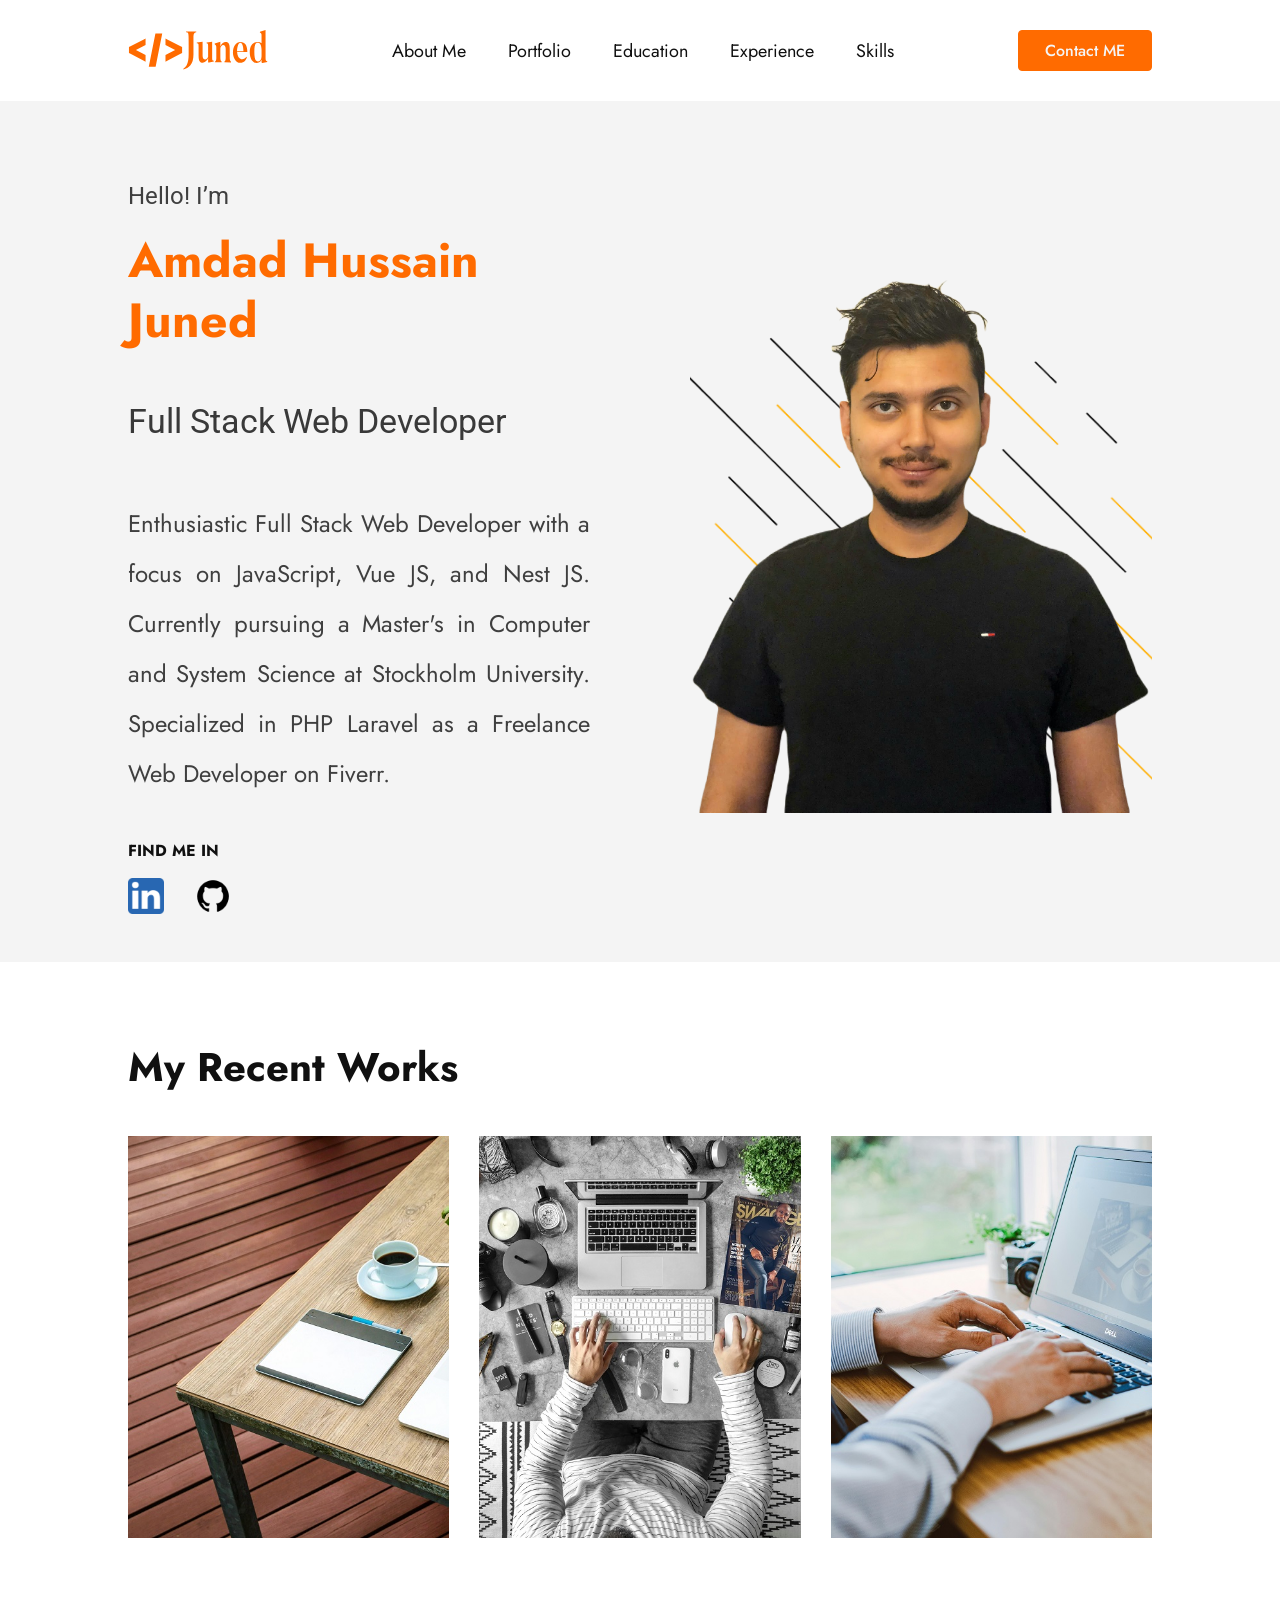
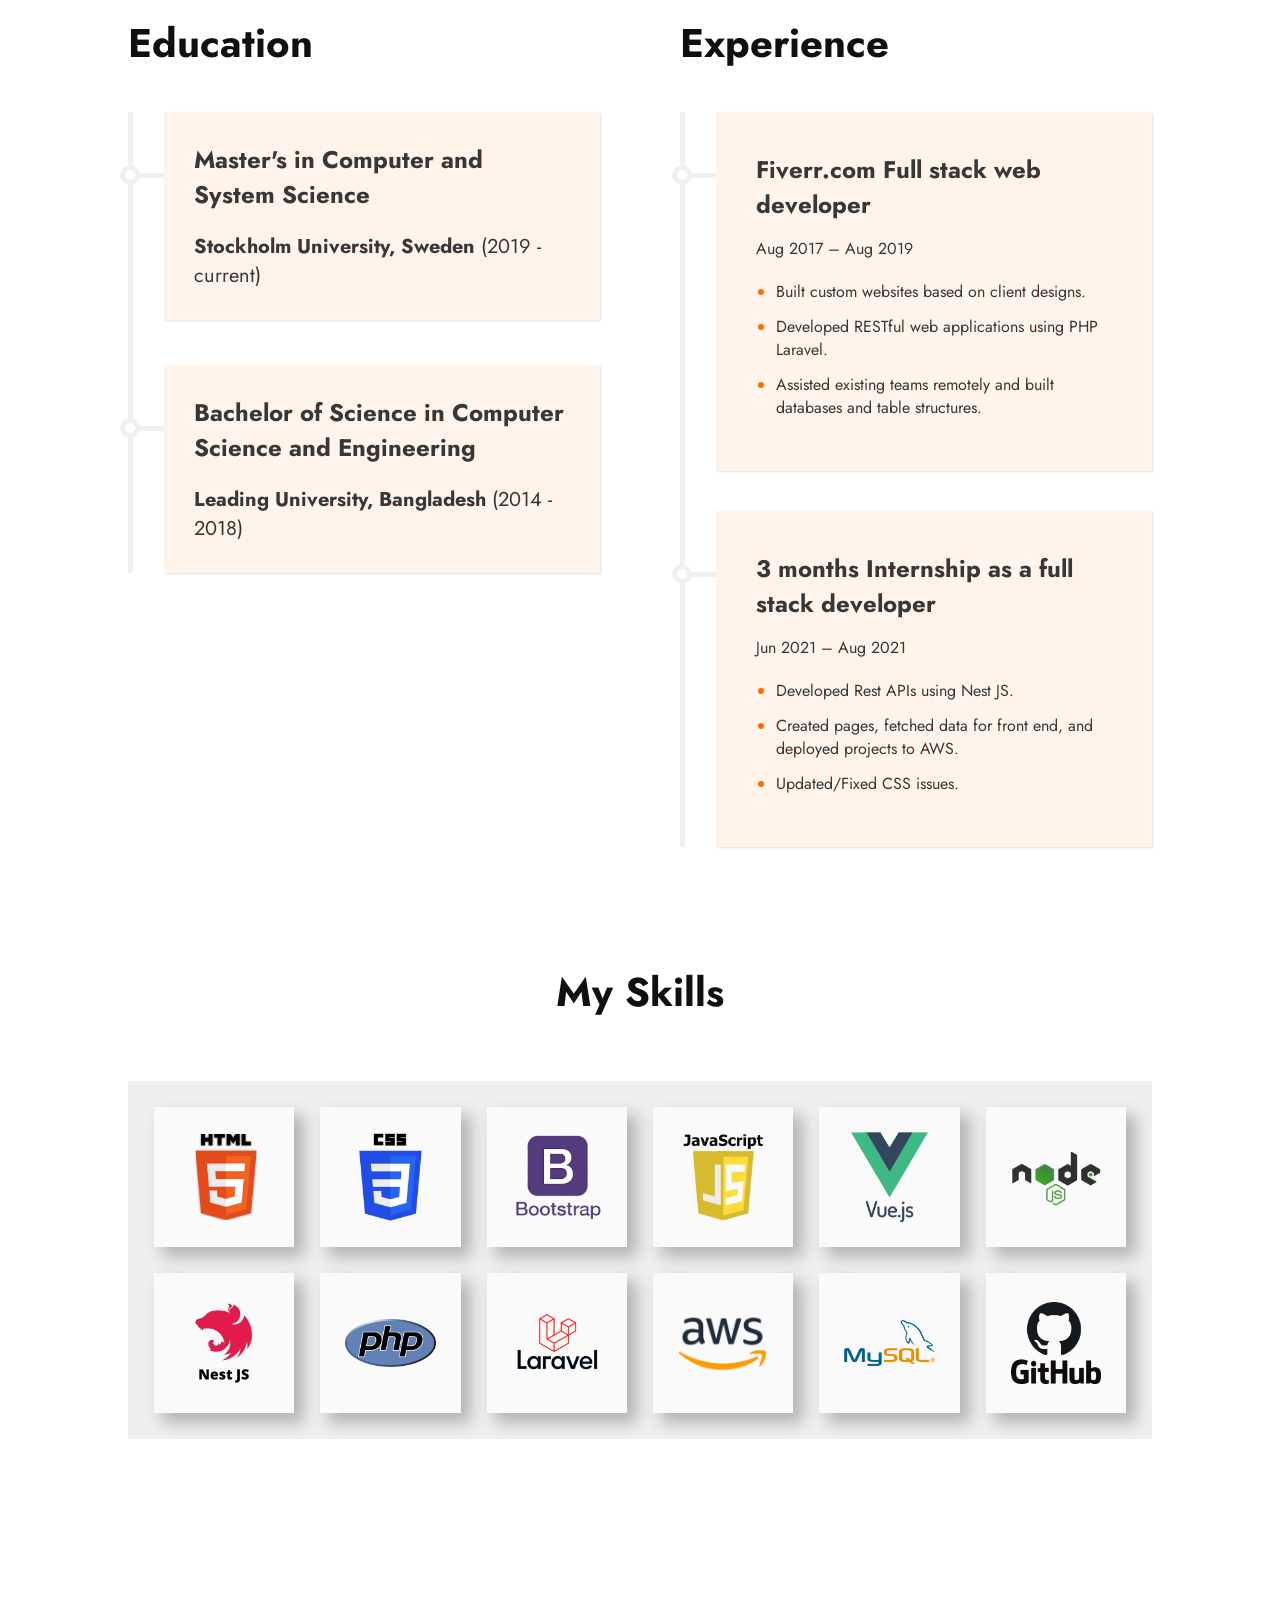
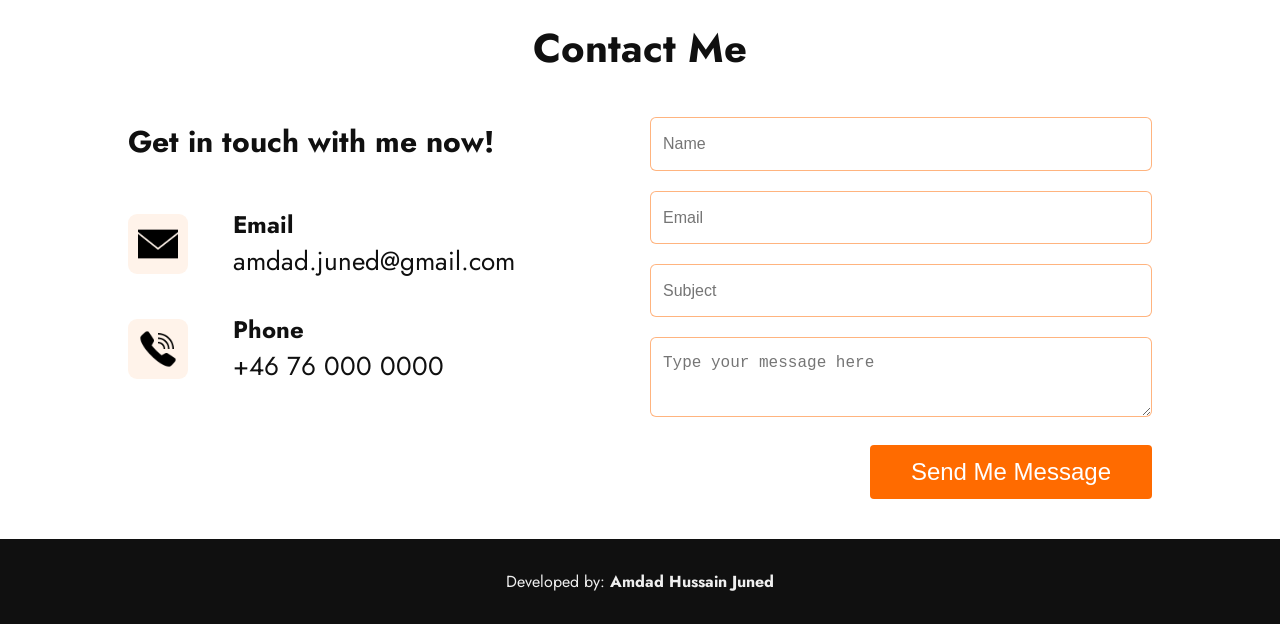
==== index.html @ aaf72e67 "Responsive munubar added" ====
<!DOCTYPE html>
<html lang="en">

<head>
    <meta charset="UTF-8">
    <meta name="viewport" content="width=device-width, initial-scale=1.0">
    <meta name="author" content="Amdad Hussain Juned">
    <meta name="description" content="Full Stack Web Developer, Portfolio">
    <title>Amdad Hussain Juned</title>
    <link rel="stylesheet" href="assets/style.css">
    <link rel="preconnect" href="https://fonts.googleapis.com">
    <link rel="preconnect" href="https://fonts.gstatic.com" crossorigin>
    <link href="https://fonts.googleapis.com/css2?family=Roboto:ital,wght@0,400;0,700;1,400;1,700&display=swap"
        rel="stylesheet">

    <!-- Google Font -->
    <link rel="preconnect" href="https://fonts.googleapis.com">
    <link rel="preconnect" href="https://fonts.gstatic.com" crossorigin>
    <link href="https://fonts.googleapis.com/css2?family=Jost:ital,wght@0,100..900;1,100..900&display=swap"
        rel="stylesheet">
</head>

<body>
    <header>
        <nav class="main-nav container">
            <a class="logo" href="/">
                <img src="images/Juned-logo/vector/edited.svg" alt="Juned">
            </a>
            <menu class="main-menu" id="toggle-able-menu">
                <li><a href="#about">About Me</a></li>
                <li><a href="#portfolio">Portfolio</a></li>
                <li><a href="#education">Education</a></li>
                <li><a href="#experience">Experience</a></li>
                <li><a href="#skills">Skills</a></li>
                <li class="hide-when-large"><a href="#contact-me"> Contact ME </a></li>
                <li class="hide-when-large"><button type="button" id="menu-close-btn"> X </button></li>
            </menu>
            <a type="button" class="nav-btn hide-when-small" href="#contact-me"> Contact ME </a>
            <a type="button" class="nav-btn hide-when-large" href="#" id="navigate-btn"> Navigate </a>
        </nav>

        <div class="hero" id="about"> <!-- Hero Section starts -->
            <div class="container hero-flex">
                <div class="hero-left">
                    <p>Hello! I’m</p>
                    <h1>Amdad Hussain Juned</h1>
                    <h2>Full Stack Web Developer</h2>
                    <p>Enthusiastic Full Stack Web Developer with a focus on JavaScript, Vue JS, and Nest JS.
                        Currently pursuing a Master's in Computer and System Science at Stockholm University.
                        Specialized in PHP Laravel as a Freelance Web Developer on Fiverr.</p>
                    <h3>Find me in</h2>
                        <ul>
                            <li><a href="https://linkedin.com/in/hussain-juned" target="_blank">
                                    <img src="images/linkedin_icon.png" alt="linkedin">
                                </a></li>
                            <li><a href="https://github.com/HussainJuned" target="_blank"><img
                                        src="images/github_icon.png" alt="github"></a></li>
                        </ul>
                </div>
                <div class="hero-right">
                    <img src="images/juned.png" alt="Amdad Hussain Juned">
                </div>
            </div>
        </div><!-- End of Hero Section -->
    </header>

    <main class="grid-container container">

        <section class="portfolio" id="portfolio">
            <h2>My Recent Works</h2>
            <div class="gallery">
                <article class="gallery-item">
                    <figure>
                        <img src="images/pexels-portfolio1.jpg" alt="portfolio image">
                    </figure>
                    <div class="overlay">
                        <div class="overlay-parent">
                            <h2>Project Title 1</h2>
                            <p>This is my dream project. Technologies used in this project are Html, Css, JavaScript
                            </p>
                            <a href="#" target="_blank">View project</a>
                        </div>
                    </div>
                </article>
                <article class="gallery-item">
                    <figure>
                        <img src="images/pexels-portfolio2.jpg" alt="portfolio image">
                    </figure>
                    <div class="overlay">
                        <div class="overlay-parent">
                            <h2>Project Title 2</h2>
                            <p>This is my dream project. Technologies used in this project are Html, Css, JavaScript
                            </p>
                            <a href="#" target="_blank">View project</a>
                        </div>
                    </div>
                </article>
                <article class="gallery-item">
                    <figure>
                        <img src="images/pexels-portfolio4.jpg" alt="portfolio image">
                    </figure>
                    <div class="overlay">
                        <div class="overlay-parent">
                            <h2>Project Title 3</h2>
                            <p>This is my dream project. Technologies used in this project are Html, Css, JavaScript
                            </p>
                            <a href="#" target="_blank">View project</a>
                        </div>
                    </div>
                </article>
            </div>
        </section>

        <div class="edu-exp">
            <section class="education" id="education">
                <h2>Education</h2>
                <ul>
                    <li>
                        <div class="styling-list">
                            <h3>Master's in Computer and System Science</h3>
                            <p><strong>Stockholm University, Sweden</strong>
                                (<time datetime="2019">2019</time> - current)</p>
                        </div>
                    </li>
                    <li>
                        <div class="styling-list">
                            <h3>Bachelor of Science in Computer Science and Engineering</h3>
                            <p><strong>Leading University, Bangladesh</strong>
                                (<time datetime="2014">2014</time> - <time datetime="2018">2018</time>)</p>
                        </div>
                    </li>
                </ul>
            </section>
            <section class="experience" id="experience">
                <h2>Experience</h2>
                <div class="exp-list">
                    <article class="card">
                        <div class="styling-list">
                            <h3>Fiverr.com Full stack web developer</h3>
                            <p><time datetime="2017-08">Aug 2017</time> – <time datetime="2019-08">Aug 2019</time></p>
                            <ul>
                                <li>Built custom websites based on client designs.</li>
                                <li>Developed RESTful web applications using PHP Laravel.</li>
                                <li>Assisted existing teams remotely and built databases and table structures.</li>
                            </ul>
                        </div>
                    </article>
                    <article class="card">
                        <div class="styling-list">
                            <h3>3 months Internship as a full stack developer</h3>
                            <p><time datetime="2021-06">Jun 2021</time> – <time datetime="2021-08">Aug 2021</time></p>
                            <ul class="responsibilty-list">
                                <li>Developed Rest APIs using Nest JS.</li>
                                <li>Created pages, fetched data for front end, and deployed projects to AWS.</li>
                                <li>Updated/Fixed CSS issues.</li>
                            </ul>
                        </div>
                    </article>
                </div>
            </section>
        </div>

        <section class="skills" id="skills">
            <h2>My skills</h2>
            <ul>
                <li><img src="images/html-logo.png" alt="html logo"></li>
                <li><img src="images/css-logo.png" alt="css logo"></li>
                <li><img src="images/bootstrap-logo.png" alt="bootstrap-logo"></li>
                <li><img src="images/JavaScript-logo.png" alt="JavaScript logo"></li>
                <!-- <li>, jQuery, Vue JS, Node JS, Nest JS</li> -->
                <li><img src="images/vue-js-logo.png" alt="vue-js-logo"></li>
                <li><img src="images/nodejs-logo.png" alt="nodejs-logo"></li>
                <li><img src="images/nest-js-logo.png" alt="nestjs_logo"></li>
                <li><img src="images/php-logo.png" alt="php logo"></li>
                <li><img src="images/laravel-logo.png" alt="Laravel logo"></li>
                <li><img src="images/aws-logo.png" alt="aws-logo"></li>
                <li><img src="images/mysql_logo.png" alt="mysql_logo"></li>
                <li><img src="images/github-logo.png" alt="github logo"></li>
            </ul>
        </section>

        <!-- Cotact-me Section -->
        <section class="contact-me" id="contact-me">
            <h2>Contact Me</h2>
            <div class="contact-me-box">
                <address class="contact-me-box-address">
                    <h4>Get in touch with me now!</h4>
                    <div class="contact-with-icons d-flex justify-content-space-arround align-items-center">
                        <div class="icon-bg-orange">
                            <img src="images/icon-email-100.png" alt="email-icon">
                        </div>
                        <div>
                            <h3>Email</h3>
                            <p>amdad.juned@gmail.com</p>
                        </div>
                    </div>
                    <div class="contact-with-icons">
                        <div class="icon-bg-orange">
                            <img src="images/icon-phone-100.png" alt="email-icon">
                        </div>
                        <div>
                            <h3>Phone</h3>
                            <p>+46 76 000 0000</p>
                        </div>
                    </div>
                </address>
                <form action="mailto:amdad.juned@gmail.com" method="post" enctype="text/plain"
                    class="contact-me-box-form">
                    <div class="form-group">
                        <!-- <label for="name">Name</label> -->
                        <input type="text" id="name" name="name" placeholder="Name" required>
                    </div>
                    <div class="form-group">
                        <!-- <label for="email">Email</label> -->
                        <input type="email" id="email" placeholder="Email" name="email" required>
                    </div>
                    <div class="form-group">
                        <!-- <label for="subject">Subject</label> -->
                        <input type="text" id="subject" placeholder="Subject" name="subject" required>
                    </div>
                    <div class="form-group">
                        <!-- <label for="message">Message</label> -->
                        <textarea id="message" placeholder="Type your message here" name="message" required></textarea>
                    </div>
                    <button type="submit" class="btn">Send Me Message</button>
                </form>
            </div>
        </section>
        <!-- End of: cotact-me section -->

    </main>
    <footer class="footer">
        <p>Developed by: <strong>Amdad Hussain Juned</strong></p>
    </footer>
    <script src="assets/script.js"></script>
</body>

</html>
---- assets/style.css ----
*,
*::before,
*::after {
    box-sizing: border-box;
}

:root {
    --primary-color: #101010;
    --secondary-color: #FF6B00;
    --primary-bg-color: #f5f5f5;
    --secondary-bg-color: #00008b;
    --ligt-bg-color: #FFF3EA;
    --list-tree-color: #f0f0f0;
    /* --list-tree-color-hover: #fe9240; */
    --list-tree-color-hover: #cf5900;
}

@media (prefers-reduced-motion: no-preference) {
    html {
        scroll-behavior: smooth;
    }
}

html {
    font-size: 16px;
    scroll-behavior: smooth;
}

html,
body {
    height: 100%;
    margin: 0;
    padding: 0;
}

img {
    display: block;
    max-width: 100%;
}

menu,
ol,
ul {
    padding-left: 0;
    list-style: none;
    margin: 0;
}

figure {
    margin-inline-start: 0;
    margin-inline-end: 0;
    margin-block-start: 0;
    margin-block-end: 0;
}

body {
    /* font-family: "Roboto", sans-serif; */
    font-weight: 400;
    font-style: normal;
    /* font-size: 2vw; */
    color: var(--primary-color);

    font-family: "Jost", sans-serif;
    font-optical-sizing: auto;
    font-style: normal;
}

h2 {
    font-size: 2rem;
    margin: 3.8rem 0 2rem;
}

.container {
    width: 80%;
    margin: auto;
}

/* .grid-container {
    display: grid;
    grid-template-areas:
        'portfolio portfolio'
        'info about'
        'education experience'
        'skills skills'
        'contact-me contact-me'
        'footer footer';
    gap: 50px 60px;
} */

.portfolio {
    grid-area: portfolio;
    /* height: 100vh; */
}

section#portfolio {}

.info {
    grid-area: info;
}

.education {
    grid-area: education;
    width: 100%;
    height: 100%;
}

.about {
    grid-area: about;
}

.experience {
    grid-area: experience;
    width: 100%;
}

.skills {
    grid-area: skills;
    /* background-color: #b5ebfd; */
    /* padding: 40px 0; */
    /* height: 100vh; */
    /* display: flex; */
    /* flex-direction: column; */
    /* justify-content: center; */
    /* align-items: center; */
}

.footer {
    grid-area: footer;
    text-align: center;
}

header {
    /* padding: 25px 0; */
    height: auto;
}

/* Styling top menubar starts */
.main-nav {
    /* background-color: #ffffff; */
    display: flex;
    justify-content: space-between;
    align-items: center;
    /* padding: 13px 0; */
    margin-top: 30px;
}

.main-nav menu {
    list-style-type: none;
    display: none;
}

.main-nav li {
    display: inline-block;
}

.logo img {
    width: 140px;
}

.main-nav a {
    text-decoration: none;
    display: block;
    color: var(--primary-color);
    padding: 7px 21px;
    transition: 300ms;
    font-size: 1.2rem;
    border-radius: 4px;
    font-size: 18px;
}

a.logo {
    padding: 0;
}

.main-nav a:hover {
    background-color: var(--secondary-color);
    color: #ffffff;
    transition: background-color 300ms;
}

.main-nav a.logo:hover {
    background: #fff3ea;
}

.main-nav .nav-btn {
    background-color: var(--secondary-color);
    color: var(--primary-bg-color);
    border: 1px solid var(--secondary-color);
    cursor: pointer;
    font-weight: bold;
    transition: all 300ms;
    padding: 0.4rem 1.3rem;
    border-radius: 4px;
    font-size: 0.8rem;
    font-weight: 500;
    text-transform: capitalize;
}

.main-nav .nav-btn:hover {
    background-color: #2c1200;
    color: #f7f7f7;
    border-color: #2c1200;
}

.main-nav .hide-when-small {
    display: none;
}

.main-menu.show-menu {
    display: flex;
    position: fixed;
    top: 0;
    text-align: right;
    flex-direction: column;
    right: 0;
    width: 37svh;
    background-color: #2867b2;
    z-index: 100;
    box-shadow: 0 0 10px 0px #0000001f;
    padding-block: 4rem;
    bottom: 0;
    color: white;
    justify-content: center;
}

.main-menu.show-menu a {
    width: 100%;
    margin-top: 2rem;
    padding-right: 4rem;
    color: white;
    font-size: 1.3rem;
}

.main-menu.show-menu li:first-child a {
    margin-top: 0;
}

button#menu-close-btn {
    position: absolute;
    top: 16px;
    left: 16px;
    z-index: 101;
    padding: 10px 15px;
    text-transform: uppercase;
    font-weight: bold;
    font-size: 1.3rem;
}

/* Styling top menubar ends */

/* Styling Hero Section - Starts */
.hero {
    /* background-color: var(--ligt-bg-color); */
    background-color: #f4f4f4;
    padding-top: 30px;
    height: auto;
    margin-top: 30px;
}

.hero-flex {
    display: flex;
    row-gap: 4rem;
    justify-content: center;
    align-items: center;
    flex-direction: column;
    /* padding-block: 1rem; */
}

.hero-left {
    flex: 8;
    /* height: 100%; */
    /* display: flex; */
    /* flex-direction: column; */
    /* justify-content: center; */
}

.hero-right {
    /* flex: 4; */
    /* align-self: end; */
    background-image: url(/images/homeNannerShape.png);
    background-repeat: no-repeat;
    background-size: cover;
    background-position: 34% 30px;
    animation: moveIn 3s infinite;
}

.hero-left h1 {
    font-size: 2.4rem;
    color: var(--secondary-color);
    margin: 0px 0 2rem;
    line-height: 3rem;
}

.hero-left p {
    font-size: 1.2rem;
    line-height: 2.5rem;
    margin: 0;
    padding-right: 0;
    text-align: justify;
    color: #3f3f3f;
}

.hero-right img {
    margin-left: auto;
}

.hero-left h2 {
    font-size: 1.7rem;
    font-weight: normal;
    padding: 0;
    margin: 0 0 2.4rem 0;
    font-family: "Roboto", sans-serif;
    color: #393939;
    line-height: 3rem;
}

.hero-left p:first-child {
    font-size: 24px;
    font-family: 'Roboto';
    margin-bottom: 10px;
}

.hero-left h3 {
    font-size: 16px;
    text-transform: uppercase;
    margin-top: 40px;
}

.hero-left ul {
    padding-top: 0;
}

.hero-left li {
    display: inline-block;
    margin-right: 25px;
}

.hero-left li a {
    text-decoration: none;
    background-color: var(--secondary-color);
    color: var(--primary-bg-color);
    font-size: 16px;
}

.hero-left li a img {
    width: 36px;
}

/* End of Hero Section */

/* Styling Portfolio Section Start */
.gallery {
    display: flex;
    justify-content: space-between;
    gap: 25px 25px;
    flex-wrap: wrap;
}

.gallery-item {
    flex: 0 0 100%;
    position: relative;
}

.overlay {
    position: absolute;
    top: 0;
    width: 100%;
    height: 100%;
    overflow: hidden;
    display: none;
}

.overlay-parent {
    height: 100%;
    width: 100%;
    background: #fff3eae3;
    display: flex;
    justify-content: center;
    align-items: center;
    text-align: center;
    flex-direction: column;
    padding: 0 15px;
    opacity: 0;
    transition: 500ms;
}

.overlay h2 {
    margin-top: 0px;
    font-size: 25px;
}

.overlay p {
    font-size: 18px;
}

.overlay a {
    text-decoration: none;
    color: white;
    background: #ff6b00;
    padding: 10px 15px;
    margin-top: 40px;
}

.gallery-item:hover .overlay {
    display: block;
}

.gallery-item:hover .overlay:hover .overlay-parent {
    opacity: 1;
}

/* Styling Portfolio Section End*/

/* Styling Education Starts Here */
.education h3 {
    font-size: 1.2rem;
    margin: 0;
}

.education ul {
    padding-left: 31px;
    border-left: 5px solid var(--list-tree-color);
    position: relative;
}

.education li {
    padding: 1.5rem;
    background-color: #fff3ea;
    margin-bottom: 45px;
    transition: 300ms;
    /* box-shadow: 1px 1px 2px 0px #0000001f; */
    color: #373737;
    box-shadow: 1px 1px 2px 0px #0000001f;
}

.education li:hover,
.card:hover {
    background-color: var(--list-tree-color-hover);
    /* box-shadow: 1px 1px 9px 0px #00000042; */
    color: white;
    box-shadow: 1px 1px 2px 0px #0000001f;
    transition: 300ms;
}

.education li:hover .styling-list::before,
.card:hover .styling-list::before {
    background-color: var(--list-tree-color-hover);
}



.education p {
    font-size: 1rem;
    margin: 1rem 0 0;
}

.education li {
    position: relative;
}

.styling-list::before {
    content: "";
    width: 31px;
    height: 5px;
    background: var(--list-tree-color);
    display: block;
    position: absolute;
    top: 61px;
    left: -31px;
}

.styling-list::after {
    position: absolute;
    content: "";
    width: 20px;
    height: 20px;
    border: 5px solid var(--list-tree-color);
    border-radius: 100%;
    top: 53px;
    left: -44px;
    background: #ffffff;
    transition: 100ms;
}

li:hover .styling-list::after,
.card:hover .styling-list::after {
    background-color: var(--list-tree-color-hover);
}

/* Styling Education Ends Here */

.experience h3 {
    font-size: 24px;
    margin: 0;
}

.exp-list {
    border-left: 5px solid var(--list-tree-color);
    padding-left: 31px;
    color: #373737;
}

.card {
    background: #fff3ea;
    padding: 2rem;
    margin-bottom: 2rem;
    position: relative;
    transition: 300ms;
    /* box-shadow: 1px 1px 7px 1px #00000040; */
    box-shadow: 1px 1px 2px 0px #0000001f;
}



.experience ul {
    margin: 20px 0 0 20px;
}

.experience li {
    font-size: 16px;
    margin-bottom: 0.6rem;
    list-style-type: disc;
    list-style-position: outside;
}

.experience li::marker {
    color: white;
}

.experience li::marker {
    color: var(--secondary-color);
}

.experience p {
    font-size: 16px;
    margin: 15px 0 0;
}

.skills ul {
    display: grid;
    grid-template-columns: 1fr 1fr;
    gap: 1.3rem;
    justify-content: center;
    justify-items: center;
    align-items: center;
    background: #efefef;
    padding: 1.3rem;
}

.skills li {
    background: #fafafa;
    padding: 25px;
    height: 100%;
    box-shadow: 9px 9px 15px 1px #00000040;
    display: flex;
    justify-content: center;
    align-items: center;
    cursor: pointer;
}

/* .skills img:hover {
    transform: scale(1.3);
    transition: 600ms;
} */

.skills img {
    /* max-width: 100px; */
}

.skills h2 {
    margin: 3.8rem 0 3rem;
    text-align: center;
    text-transform: capitalize;
}

/* Shine */
.skills li {
    position: relative;
    overflow: hidden;
}

.skills li::before {
    position: absolute;
    top: 0;
    left: -75%;
    z-index: 2;
    display: block;
    content: '';
    width: 40%;
    height: 100%;
    background: linear-gradient(to right, rgba(255, 255, 255, 0.141) 0%, rgba(170, 170, 170, 0.12) 100%);
    transform: skewX(-25deg);
}

.skills li:hover::before {
    animation: shine .40s;
}

/* Contact Me Section */
.contact-me {
    grid-area: contact-me;
    height: auto;
}

.contact-me h2 {
    text-align: center;
    margin: 9rem 0 0;
}


.contact-me-box {
    display: flex;
    justify-content: space-between;
    align-items: start;
    gap: 4rem;
    padding: 2rem 0;
    flex-direction: column;
}

.contact-me-box h4 {
    font-style: normal;
    margin-top: 0;
    margin-bottom: 2rem;
    font-size: 1.5rem;
    line-height: 2.5rem;
}

.contact-me-box-address {
    flex: 1;
}

.d-flex {
    display: flex;
}

.justify-content-space-arround {
    justify-content: space-around;
}

.align-items-center {
    align-items: center;
}

.contact-with-icons {
    column-gap: 45px;
    display: flex;
    align-items: center;
    justify-content: left;
    margin-bottom: 32px;
}

.contact-with-icons img {
    max-width: 2rem;
}

.icon-bg-orange {
    background-color: var(--ligt-bg-color);
    padding: 10px;
    border-radius: 15%;
}

.contact-with-icons h3,
.contact-with-icons p {
    margin: 0;
    font-style: normal;
}

.contact-with-icons h3 {
    margin-bottom: 0;
    font-size: 1.2rem;
}

.contact-with-icons p {
    font-size: 1.3rem;
}

.contact-me-box-form {
    width: 100%;
    flex: 1;
}

.form-group {
    margin-bottom: 20px;
    width: 100%;
}

.contact-me-box-form input,
textarea {
    width: 100%;
    padding: 12px;
    border: 1px solid #ff6b0080;
    border-radius: 5px;
    border-radius: 6px;
    line-height: 1.7;
    font-size: 16px;
    color: #212529;
}

.contact-me-box-form .btn {
    color: #fff;
    padding: 0.6rem 2rem;
    background-color: var(--secondary-color);
    border-radius: 4px;
    font-size: 1.2rem;
    font-weight: 500;
    text-transform: capitalize;
    border: 1px solid transparent;
    transition: all .3s;
    cursor: pointer;
    float: right;
}

.contact-me-box-form .btn:hover {
    background-color: #b94e02;
    color: #fff;
}

/* End of Contact Me Section */

.footer {
    background-color: #101010;
    color: #efefef;
    font-size: 16px;
    padding: 15px;
}

.footer p {}

@keyframes shine {
    100% {
        left: 125%;
    }
}

/* Animation */
@keyframes moveIn {
    50% {
        background-position: bottom right;
    }
}

/* Media Queries */

/* Medium devices (landscape tablets, 768px and up) */
@media only screen and (min-width: 768px) {
    html {
        font-size: 18px;
    }

    .gallery {
        gap: 1rem;
    }

    article.gallery-item {
        flex: 0 0 48.5%;
    }

    .skills ul {
        grid-template-columns: 1fr 1fr 1fr;
    }
}

/* Large devices (laptops/desktops, 992px and up) */
@media only screen and (min-width: 992px) {
    html {
        font-size: 20px;
    }

    .container.hero-flex {
        flex-direction: row;
    }

    .hero-right {
        flex: 6;
    }

    .hero-left {
        flex: 6;
        padding-right: 5rem;
        padding-bottom: 2rem;
        padding-top: 2rem;
    }

    .edu-exp {
        display: flex;
        justify-content: space-between;
        gap: 4rem;
    }

    .skills ul {
        grid-template-columns: 1fr 1fr 1fr 1fr 1fr;
    }

    .contact-me-box {
        flex-direction: row;
    }
}

/* Extra large devices (large laptops and desktops, 1200px and up) */
@media only screen and (min-width: 1200px) {

    .main-nav .hide-when-large {
        display: none;
    }

    .main-nav .hide-when-small {
        display: block;
    }

    .gallery {
        gap: 1.5rem;
    }

    article.gallery-item {
        flex: 1;
    }

    .skills ul {
        grid-template-columns: 1fr 1fr 1fr 1fr 1fr 1fr;
    }

    .contact-me-box {
        gap: 1rem;
    }

    .main-nav menu {
        display: flex;
    }
}
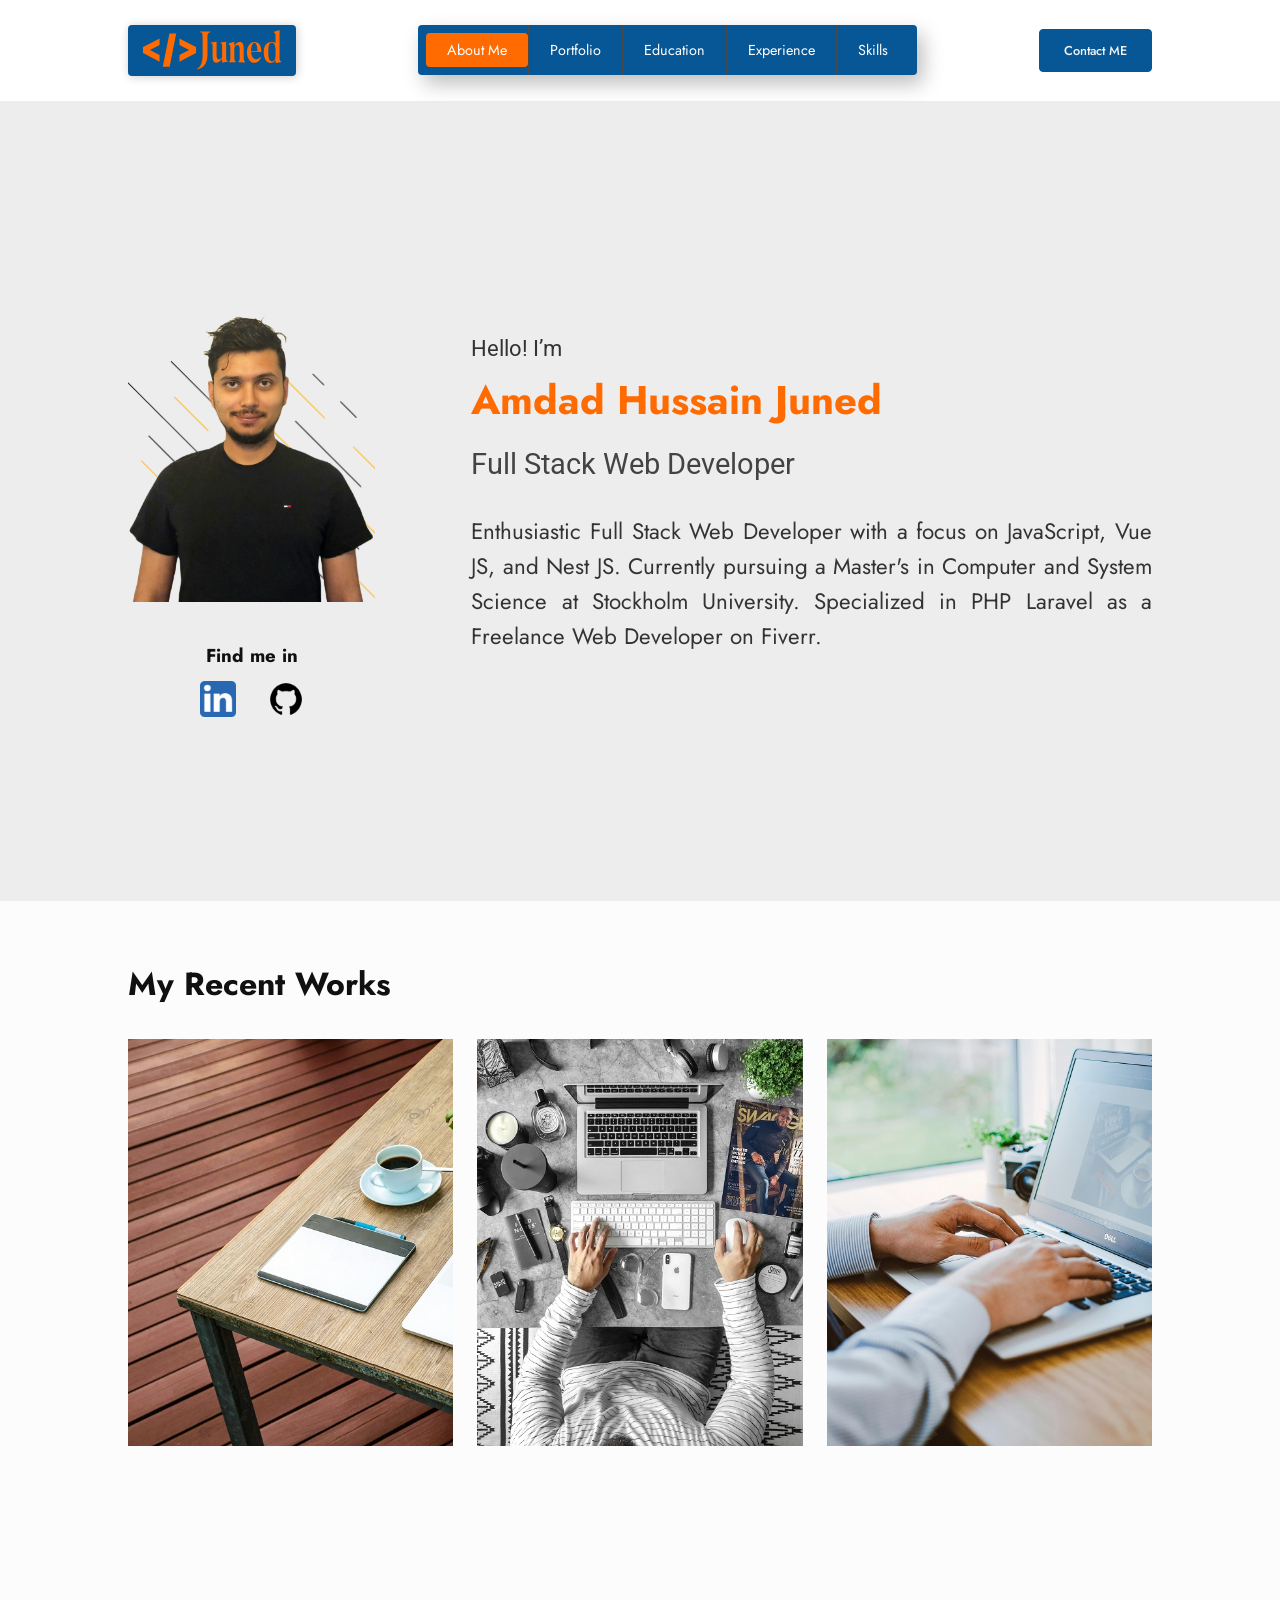
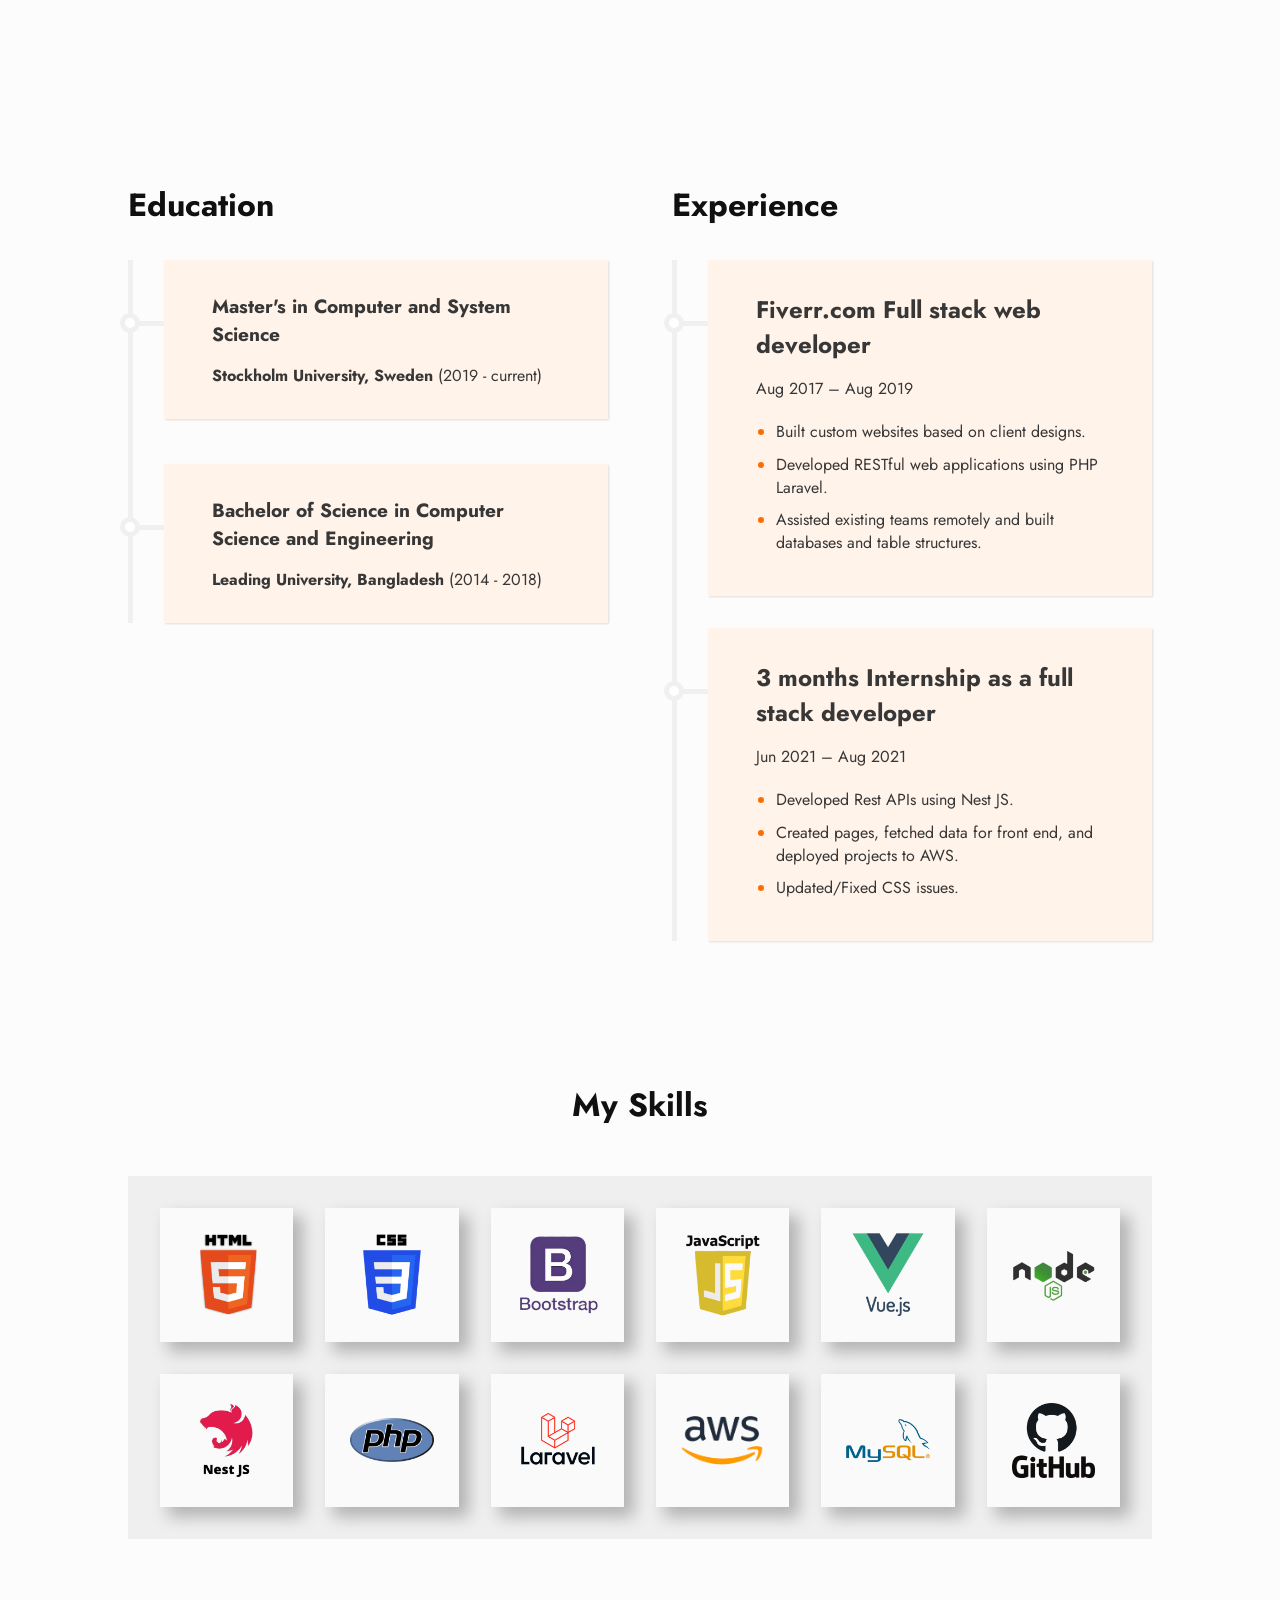
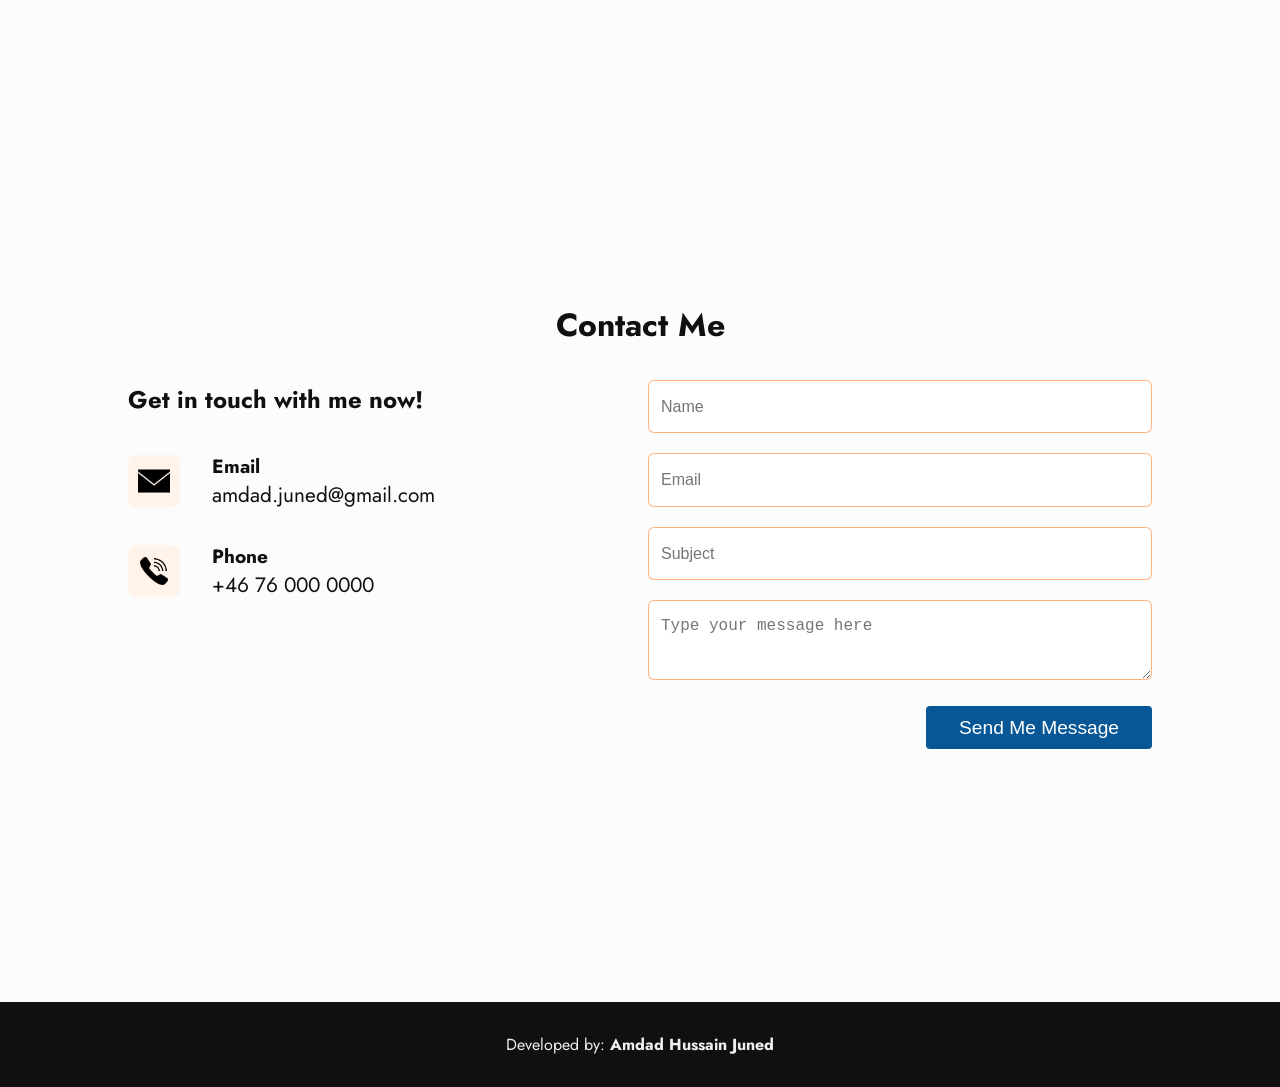
==== commit 30803738: "JS scrolling behaviour improved" ====
--- a/index.html
+++ b/index.html
@@ -48,17 +48,24 @@
                     <p>Enthusiastic Full Stack Web Developer with a focus on JavaScript, Vue JS, and Nest JS.
                         Currently pursuing a Master's in Computer and System Science at Stockholm University.
                         Specialized in PHP Laravel as a Freelance Web Developer on Fiverr.</p>
-                    <h3>Find me in</h2>
+
+                </div>
+                <div class="hero-right">
+                    <div class="hero-img-container">
+                        <img src="images/juned.png" alt="Amdad Hussain Juned">
+                    </div>
+                    <div class="social-links">
+                        <h3>Find me in</h3>
                         <ul>
                             <li><a href="https://linkedin.com/in/hussain-juned" target="_blank">
                                     <img src="images/linkedin_icon.png" alt="linkedin">
                                 </a></li>
                             <li><a href="https://github.com/HussainJuned" target="_blank"><img
-                                        src="images/github_icon.png" alt="github"></a></li>
+                                        src="images/github_icon.png" alt="github"></a>
+                            </li>
                         </ul>
-                </div>
-                <div class="hero-right">
-                    <img src="images/juned.png" alt="Amdad Hussain Juned">
+                    </div>
+
                 </div>
             </div>
         </div><!-- End of Hero Section -->
--- a/assets/style.css
+++ b/assets/style.css
@@ -1,6 +1,6 @@
 *,
-*::before,
-*::after {
+::before,
+::after {
     box-sizing: border-box;
 }
 
@@ -11,8 +11,7 @@
     --secondary-bg-color: #00008b;
     --ligt-bg-color: #FFF3EA;
     --list-tree-color: #f0f0f0;
-    /* --list-tree-color-hover: #fe9240; */
-    --list-tree-color-hover: #cf5900;
+    --list-tree-color-hover: #075695;
 }
 
 @media (prefers-reduced-motion: no-preference) {
@@ -22,15 +21,20 @@
 }
 
 html {
-    font-size: 16px;
+    font-size: 12px;
     scroll-behavior: smooth;
+    scroll-padding-top: 80px;
 }
 
 html,
 body {
     height: 100%;
-    margin: 0;
-    padding: 0;
+    margin: 0px;
+    padding: 0px;
+}
+
+body {
+    scroll-padding-top: 370px;
 }
 
 img {
@@ -41,33 +45,28 @@
 menu,
 ol,
 ul {
-    padding-left: 0;
+    padding-left: 0px;
     list-style: none;
-    margin: 0;
+    margin: 0px;
 }
 
 figure {
-    margin-inline-start: 0;
-    margin-inline-end: 0;
-    margin-block-start: 0;
-    margin-block-end: 0;
+    margin-inline: 0px;
+    margin-block: 0px;
 }
 
 body {
-    /* font-family: "Roboto", sans-serif; */
     font-weight: 400;
-    font-style: normal;
-    /* font-size: 2vw; */
     color: var(--primary-color);
-
-    font-family: "Jost", sans-serif;
+    font-family: Jost, sans-serif;
     font-optical-sizing: auto;
     font-style: normal;
+    background-color: #fcfcfc;
 }
 
 h2 {
     font-size: 2rem;
-    margin: 3.8rem 0 2rem;
+    margin: 3.8rem 0px 2rem;
 }
 
 .container {
@@ -75,21 +74,9 @@
     margin: auto;
 }
 
-/* .grid-container {
-    display: grid;
-    grid-template-areas:
-        'portfolio portfolio'
-        'info about'
-        'education experience'
-        'skills skills'
-        'contact-me contact-me'
-        'footer footer';
-    gap: 50px 60px;
-} */
-
 .portfolio {
     grid-area: portfolio;
-    /* height: 100vh; */
+    min-height: calc(100vh - 140px);
 }
 
 section#portfolio {}
@@ -115,13 +102,7 @@
 
 .skills {
     grid-area: skills;
-    /* background-color: #b5ebfd; */
-    /* padding: 40px 0; */
-    /* height: 100vh; */
-    /* display: flex; */
-    /* flex-direction: column; */
-    /* justify-content: center; */
-    /* align-items: center; */
+    min-height: calc(-224px + 100vh);
 }
 
 .footer {
@@ -130,23 +111,44 @@
 }
 
 header {
-    /* padding: 25px 0; */
     height: auto;
-}
-
-/* Styling top menubar starts */
+    min-height: 100svh;
+    background: rgb(255 255 255);
+}
+
 .main-nav {
-    /* background-color: #ffffff; */
     display: flex;
     justify-content: space-between;
     align-items: center;
-    /* padding: 13px 0; */
-    margin-top: 30px;
-}
-
-.main-nav menu {
+    padding: 25px 0px;
+    margin-top: 0px;
+    transition: top 500ms ease-in-out 0s;
+    position: relative;
+    top: 0px;
+    z-index: 9999;
+}
+
+.main-nav .main-menu {
     list-style-type: none;
-    display: none;
+    border-radius: 4px;
+}
+
+.main-menu {
+    display: flex;
+    position: fixed;
+    top: 0px;
+    text-align: right;
+    flex-direction: column;
+    right: -37svh;
+    width: 37svh;
+    background-color: rgb(40, 103, 178);
+    z-index: 100;
+    box-shadow: rgba(0, 0, 0, 0.12) 0px 0px 10px 0px;
+    padding-block: 4rem;
+    bottom: 0px;
+    color: white;
+    justify-content: center;
+    transition: right 0.5s ease-in-out 0s;
 }
 
 .main-nav li {
@@ -154,41 +156,43 @@
 }
 
 .logo img {
-    width: 140px;
+    width: 70px;
+    max-width: 100%;
 }
 
 .main-nav a {
     text-decoration: none;
     display: block;
-    color: var(--primary-color);
+    color: rgb(255, 255, 255);
     padding: 7px 21px;
-    transition: 300ms;
-    font-size: 1.2rem;
+    transition: all 300ms ease 0s;
     border-radius: 4px;
-    font-size: 18px;
+    font-size: 0.9rem;
 }
 
 a.logo {
-    padding: 0;
-}
-
-.main-nav a:hover {
+    padding: 8px;
+    box-shadow: rgba(0, 0, 0, 0.2) 1px 1px 10px;
+    background: rgb(7, 86, 149);
+}
+
+.main-nav a:hover,
+.active {
     background-color: var(--secondary-color);
-    color: #ffffff;
-    transition: background-color 300ms;
+    color: rgb(255, 255, 255);
+    transition: background-color 300ms ease 0s;
 }
 
 .main-nav a.logo:hover {
-    background: #fff3ea;
+    background: rgb(255, 243, 234);
 }
 
 .main-nav .nav-btn {
-    background-color: var(--secondary-color);
+    background-color: rgb(7, 86, 149);
     color: var(--primary-bg-color);
-    border: 1px solid var(--secondary-color);
+    border: 1px solid rgb(7, 86, 149);
     cursor: pointer;
-    font-weight: bold;
-    transition: all 300ms;
+    transition: all 300ms ease 0s;
     padding: 0.4rem 1.3rem;
     border-radius: 4px;
     font-size: 0.8rem;
@@ -197,9 +201,9 @@
 }
 
 .main-nav .nav-btn:hover {
-    background-color: #2c1200;
-    color: #f7f7f7;
-    border-color: #2c1200;
+    background-color: rgb(44, 18, 0);
+    color: rgb(247, 247, 247);
+    border-color: rgb(44, 18, 0);
 }
 
 .main-nav .hide-when-small {
@@ -209,30 +213,32 @@
 .main-menu.show-menu {
     display: flex;
     position: fixed;
-    top: 0;
+    top: 0px;
     text-align: right;
     flex-direction: column;
-    right: 0;
+    right: 0px;
     width: 37svh;
-    background-color: #2867b2;
+    background-color: rgb(40, 103, 178);
     z-index: 100;
-    box-shadow: 0 0 10px 0px #0000001f;
+    box-shadow: rgba(0, 0, 0, 0.12) 0px 0px 10px 0px;
     padding-block: 4rem;
-    bottom: 0;
+    bottom: 0px;
     color: white;
-    justify-content: center;
+    justify-content: start;
+    padding-top: 6rem;
 }
 
 .main-menu.show-menu a {
     width: 100%;
-    margin-top: 2rem;
+    margin-top: 0px;
     padding-right: 4rem;
     color: white;
     font-size: 1.3rem;
+    padding-block: 1rem;
 }
 
 .main-menu.show-menu li:first-child a {
-    margin-top: 0;
+    margin-top: 0px;
 }
 
 button#menu-close-btn {
@@ -246,15 +252,30 @@
     font-size: 1.3rem;
 }
 
-/* Styling top menubar ends */
-
-/* Styling Hero Section - Starts */
+.main-nav.sticky {
+    background-color: rgb(255, 255, 255);
+    justify-content: space-between;
+    align-items: center;
+    padding: 0px;
+    margin-top: 0px;
+    position: fixed;
+    top: 0px;
+    width: 100%;
+    left: 0px;
+    z-index: 1010;
+    padding-block: 5px;
+    box-shadow: rgba(0, 0, 0, 0.25) 1px 4px 12px 0px;
+    padding-inline: 10%;
+    transition: top 0.5s ease-in-out 0s;
+}
+
 .hero {
-    /* background-color: var(--ligt-bg-color); */
-    background-color: #f4f4f4;
-    padding-top: 30px;
-    height: auto;
-    margin-top: 30px;
+    background-color: #ededed;
+    padding-top: 2rem;
+    display: flex;
+    justify-content: center;
+    min-height: calc(100vh - 100px);
+    align-items: center;
 }
 
 .hero-flex {
@@ -263,41 +284,40 @@
     justify-content: center;
     align-items: center;
     flex-direction: column;
-    /* padding-block: 1rem; */
 }
 
 .hero-left {
-    flex: 8;
-    /* height: 100%; */
-    /* display: flex; */
-    /* flex-direction: column; */
-    /* justify-content: center; */
+    flex: 8 1 0%;
+    order: 2;
 }
 
 .hero-right {
-    /* flex: 4; */
-    /* align-self: end; */
-    background-image: url(/images/homeNannerShape.png);
+    order: 1;
+}
+
+.hero-img-container {
+    background-image: url("/images/homeNannerShape.png");
     background-repeat: no-repeat;
     background-size: cover;
     background-position: 34% 30px;
-    animation: moveIn 3s infinite;
+    animation: 3s ease 0s infinite normal none running moveIn;
 }
 
 .hero-left h1 {
-    font-size: 2.4rem;
+    font-size: 2.2rem;
     color: var(--secondary-color);
-    margin: 0px 0 2rem;
+    margin: 0px 0px 1rem;
     line-height: 3rem;
 }
 
 .hero-left p {
-    font-size: 1.2rem;
-    line-height: 2.5rem;
-    margin: 0;
-    padding-right: 0;
+    font-size: 1.1rem;
+    line-height: 2.2rem;
+    margin: 0px;
+    padding-right: 0px;
     text-align: justify;
-    color: #3f3f3f;
+    color: rgb(51, 51, 51);
+    padding-bottom: 3rem;
 }
 
 .hero-right img {
@@ -305,19 +325,20 @@
 }
 
 .hero-left h2 {
-    font-size: 1.7rem;
+    font-size: 1.5rem;
     font-weight: normal;
-    padding: 0;
-    margin: 0 0 2.4rem 0;
-    font-family: "Roboto", sans-serif;
-    color: #393939;
+    padding: 0px;
+    margin: 0px 0px 1.6rem;
+    font-family: Roboto, sans-serif;
+    color: rgb(67, 67, 67);
     line-height: 3rem;
 }
 
 .hero-left p:first-child {
-    font-size: 24px;
-    font-family: 'Roboto';
+    font-size: 1.1rem;
+    font-family: Roboto;
     margin-bottom: 10px;
+    padding: 0px;
 }
 
 .hero-left h3 {
@@ -326,33 +347,41 @@
     margin-top: 40px;
 }
 
-.hero-left ul {
-    padding-top: 0;
-}
-
-.hero-left li {
-    display: inline-block;
-    margin-right: 25px;
-}
-
-.hero-left li a {
+.social-links ul {
+    padding-top: 0px;
+    display: flex;
+    justify-content: center;
+    gap: 2rem;
+}
+
+.social-links li {
+    display: block;
+}
+
+.social-links li a {
     text-decoration: none;
     background-color: var(--secondary-color);
     color: var(--primary-bg-color);
     font-size: 16px;
 }
 
-.hero-left li a img {
+.social-links li a img {
     width: 36px;
 }
 
-/* End of Hero Section */
-
-/* Styling Portfolio Section Start */
+.social-links h3 {
+    margin-top: 2.5rem;
+    margin-bottom: 0.8rem;
+}
+
+.social-links {
+    text-align: center;
+}
+
 .gallery {
     display: flex;
     justify-content: space-between;
-    gap: 25px 25px;
+    gap: 25px;
     flex-wrap: wrap;
 }
 
@@ -363,7 +392,7 @@
 
 .overlay {
     position: absolute;
-    top: 0;
+    top: 0px;
     width: 100%;
     height: 100%;
     overflow: hidden;
@@ -373,15 +402,15 @@
 .overlay-parent {
     height: 100%;
     width: 100%;
-    background: #fff3eae3;
+    background: rgba(255, 243, 234, 0.89);
     display: flex;
     justify-content: center;
     align-items: center;
     text-align: center;
     flex-direction: column;
-    padding: 0 15px;
+    padding: 0px 15px;
     opacity: 0;
-    transition: 500ms;
+    transition: all 500ms ease 0s;
 }
 
 .overlay h2 {
@@ -396,7 +425,7 @@
 .overlay a {
     text-decoration: none;
     color: white;
-    background: #ff6b00;
+    background: rgb(255, 107, 0);
     padding: 10px 15px;
     margin-top: 40px;
 }
@@ -409,12 +438,13 @@
     opacity: 1;
 }
 
-/* Styling Portfolio Section End*/
-
-/* Styling Education Starts Here */
+.edu-exp {
+    min-height: 100svh;
+}
+
 .education h3 {
     font-size: 1.2rem;
-    margin: 0;
+    margin: 0px;
 }
 
 .education ul {
@@ -425,21 +455,19 @@
 
 .education li {
     padding: 1.5rem;
-    background-color: #fff3ea;
+    background-color: rgb(255, 243, 234);
     margin-bottom: 45px;
-    transition: 300ms;
-    /* box-shadow: 1px 1px 2px 0px #0000001f; */
-    color: #373737;
-    box-shadow: 1px 1px 2px 0px #0000001f;
+    transition: all 300ms ease 0s;
+    color: rgb(55, 55, 55);
+    box-shadow: rgba(0, 0, 0, 0.12) 1px 1px 2px 0px;
 }
 
 .education li:hover,
 .card:hover {
     background-color: var(--list-tree-color-hover);
-    /* box-shadow: 1px 1px 9px 0px #00000042; */
     color: white;
-    box-shadow: 1px 1px 2px 0px #0000001f;
-    transition: 300ms;
+    box-shadow: rgba(0, 0, 0, 0.12) 1px 1px 2px 0px;
+    transition: all 300ms ease 0s;
 }
 
 .education li:hover .styling-list::before,
@@ -447,11 +475,9 @@
     background-color: var(--list-tree-color-hover);
 }
 
-
-
 .education p {
     font-size: 1rem;
-    margin: 1rem 0 0;
+    margin: 1rem 0px 0px;
 }
 
 .education li {
@@ -478,8 +504,8 @@
     border-radius: 100%;
     top: 53px;
     left: -44px;
-    background: #ffffff;
-    transition: 100ms;
+    background: rgb(255, 255, 255);
+    transition: all 100ms ease 0s;
 }
 
 li:hover .styling-list::after,
@@ -487,33 +513,28 @@
     background-color: var(--list-tree-color-hover);
 }
 
-/* Styling Education Ends Here */
-
 .experience h3 {
     font-size: 24px;
-    margin: 0;
+    margin: 0px;
 }
 
 .exp-list {
     border-left: 5px solid var(--list-tree-color);
     padding-left: 31px;
-    color: #373737;
+    color: rgb(55, 55, 55);
 }
 
 .card {
-    background: #fff3ea;
+    background: rgb(255, 243, 234);
     padding: 2rem;
     margin-bottom: 2rem;
     position: relative;
-    transition: 300ms;
-    /* box-shadow: 1px 1px 7px 1px #00000040; */
-    box-shadow: 1px 1px 2px 0px #0000001f;
-}
-
-
+    transition: all 300ms ease 0s;
+    box-shadow: rgba(0, 0, 0, 0.12) 1px 1px 2px 0px;
+}
 
 .experience ul {
-    margin: 20px 0 0 20px;
+    margin: 20px 0px 0px 20px;
 }
 
 .experience li {
@@ -533,7 +554,7 @@
 
 .experience p {
     font-size: 16px;
-    margin: 15px 0 0;
+    margin: 15px 0px 0px;
 }
 
 .skills ul {
@@ -541,39 +562,30 @@
     grid-template-columns: 1fr 1fr;
     gap: 1.3rem;
     justify-content: center;
-    justify-items: center;
-    align-items: center;
-    background: #efefef;
+    place-items: center;
+    background: rgb(239, 239, 239);
     padding: 1.3rem;
 }
 
 .skills li {
-    background: #fafafa;
+    background: rgb(250, 250, 250);
     padding: 25px;
     height: 100%;
-    box-shadow: 9px 9px 15px 1px #00000040;
+    box-shadow: rgba(0, 0, 0, 0.25) 9px 9px 15px 1px;
     display: flex;
     justify-content: center;
     align-items: center;
     cursor: pointer;
 }
 
-/* .skills img:hover {
-    transform: scale(1.3);
-    transition: 600ms;
-} */
-
-.skills img {
-    /* max-width: 100px; */
-}
+.skills img {}
 
 .skills h2 {
-    margin: 3.8rem 0 3rem;
+    margin: 3.8rem 0px 3rem;
     text-align: center;
     text-transform: capitalize;
 }
 
-/* Shine */
 .skills li {
     position: relative;
     overflow: hidden;
@@ -581,52 +593,51 @@
 
 .skills li::before {
     position: absolute;
-    top: 0;
+    top: 0px;
     left: -75%;
     z-index: 2;
     display: block;
-    content: '';
+    content: "";
     width: 40%;
     height: 100%;
-    background: linear-gradient(to right, rgba(255, 255, 255, 0.141) 0%, rgba(170, 170, 170, 0.12) 100%);
+    background: linear-gradient(to right, rgba(255, 255, 255, 0.14) 0%, rgba(170, 170, 170, 0.12) 100%);
     transform: skewX(-25deg);
 }
 
 .skills li:hover::before {
-    animation: shine .40s;
-}
-
-/* Contact Me Section */
+    animation: 0.4s ease 0s 1 normal none running shine;
+}
+
 .contact-me {
     grid-area: contact-me;
     height: auto;
+    min-height: calc(-200px + 100vh);
 }
 
 .contact-me h2 {
     text-align: center;
-    margin: 9rem 0 0;
-}
-
+    margin: 9rem 0px 0px;
+}
 
 .contact-me-box {
     display: flex;
     justify-content: space-between;
     align-items: start;
     gap: 4rem;
-    padding: 2rem 0;
-    flex-direction: column;
+    padding: 2rem 0px;
+    flex-flow: column wrap;
 }
 
 .contact-me-box h4 {
     font-style: normal;
-    margin-top: 0;
+    margin-top: 0px;
     margin-bottom: 2rem;
     font-size: 1.5rem;
     line-height: 2.5rem;
 }
 
 .contact-me-box-address {
-    flex: 1;
+    flex: 1 1 0%;
 }
 
 .d-flex {
@@ -642,11 +653,12 @@
 }
 
 .contact-with-icons {
-    column-gap: 45px;
+    column-gap: 1rem;
     display: flex;
     align-items: center;
     justify-content: left;
     margin-bottom: 32px;
+    flex-wrap: wrap;
 }
 
 .contact-with-icons img {
@@ -661,12 +673,12 @@
 
 .contact-with-icons h3,
 .contact-with-icons p {
-    margin: 0;
+    margin: 0px;
     font-style: normal;
 }
 
 .contact-with-icons h3 {
-    margin-bottom: 0;
+    margin-bottom: 0px;
     font-size: 1.2rem;
 }
 
@@ -676,7 +688,7 @@
 
 .contact-me-box-form {
     width: 100%;
-    flex: 1;
+    flex: 1 1 0%;
 }
 
 .form-group {
@@ -688,38 +700,35 @@
 textarea {
     width: 100%;
     padding: 12px;
-    border: 1px solid #ff6b0080;
-    border-radius: 5px;
+    border: 1px solid rgba(255, 107, 0, 0.5);
     border-radius: 6px;
     line-height: 1.7;
     font-size: 16px;
-    color: #212529;
+    color: rgb(33, 37, 41);
 }
 
 .contact-me-box-form .btn {
-    color: #fff;
+    color: rgb(255, 255, 255);
     padding: 0.6rem 2rem;
-    background-color: var(--secondary-color);
+    background-color: #075695;
     border-radius: 4px;
     font-size: 1.2rem;
     font-weight: 500;
     text-transform: capitalize;
     border: 1px solid transparent;
-    transition: all .3s;
+    transition: all 0.3s ease 0s;
     cursor: pointer;
     float: right;
 }
 
 .contact-me-box-form .btn:hover {
-    background-color: #b94e02;
-    color: #fff;
-}
-
-/* End of Contact Me Section */
+    background-color: rgb(185, 78, 2);
+    color: rgb(255, 255, 255);
+}
 
 .footer {
-    background-color: #101010;
-    color: #efefef;
+    background-color: rgb(16, 16, 16);
+    color: rgb(239, 239, 239);
     font-size: 16px;
     padding: 15px;
 }
@@ -732,19 +741,37 @@
     }
 }
 
-/* Animation */
 @keyframes moveIn {
     50% {
-        background-position: bottom right;
-    }
-}
-
-/* Media Queries */
-
-/* Medium devices (landscape tablets, 768px and up) */
+        background-position: right bottom;
+    }
+}
+
+@media only screen and (min-width: 375px) {
+    html {
+        font-size: 14px;
+    }
+
+    .contact-with-icons {
+        column-gap: 1.3rem;
+    }
+
+    .skills ul {
+        gap: 2rem;
+        padding: 2rem;
+    }
+}
+
+@media only screen and (min-width: 510px) {
+    .hero-img-container {
+        width: 50%;
+        margin: auto;
+    }
+}
+
 @media only screen and (min-width: 768px) {
     html {
-        font-size: 18px;
+        font-size: 16px;
     }
 
     .gallery {
@@ -758,27 +785,61 @@
     .skills ul {
         grid-template-columns: 1fr 1fr 1fr;
     }
-}
-
-/* Large devices (laptops/desktops, 992px and up) */
+
+    .contact-with-icons {
+        column-gap: 1.5rem;
+    }
+
+    .hero-img-container {
+        width: 64%;
+        margin: auto;
+    }
+
+    .hero-left h1 {
+        font-size: 2.5rem;
+    }
+
+    .hero-left h2 {
+        font-size: 1.8rem;
+    }
+
+    .hero-left p {
+        font-size: 1.4rem;
+    }
+
+    .education li,
+    .card {
+        padding: 2rem 3rem;
+    }
+
+    .hero-left p:first-child {
+        font-size: 1.4rem;
+    }
+
+    skills li {
+        padding: 15px;
+    }
+}
+
 @media only screen and (min-width: 992px) {
     html {
-        font-size: 20px;
+        font-size: 16px;
     }
 
     .container.hero-flex {
         flex-direction: row;
+        min-height: calc(-200px + 100svh);
+        gap: 6rem;
     }
 
     .hero-right {
-        flex: 6;
+        flex: 4 1 0%;
     }
 
     .hero-left {
-        flex: 6;
-        padding-right: 5rem;
-        padding-bottom: 2rem;
-        padding-top: 2rem;
+        flex: 11 1 0%;
+        /* padding: 0px 0px 5rem 5rem; */
+        padding: 0;
     }
 
     .edu-exp {
@@ -794,11 +855,17 @@
     .contact-me-box {
         flex-direction: row;
     }
-}
-
-/* Extra large devices (large laptops and desktops, 1200px and up) */
+
+    .logo img {
+        width: 100px;
+    }
+
+    .hero-img-container {
+        width: 100%;
+    }
+}
+
 @media only screen and (min-width: 1200px) {
-
     .main-nav .hide-when-large {
         display: none;
     }
@@ -812,7 +879,7 @@
     }
 
     article.gallery-item {
-        flex: 1;
+        flex: 1 1 0%;
     }
 
     .skills ul {
@@ -823,7 +890,43 @@
         gap: 1rem;
     }
 
-    .main-nav menu {
+    .main-menu {
         display: flex;
+        position: static;
+        text-align: center;
+        flex-direction: row;
+        width: auto;
+        background-color: rgb(7, 86, 149);
+        padding-block: inherit;
+        justify-content: center;
+        transition: inherit;
+        box-shadow: rgb(191, 191, 191) 6px 9px 20px 0px;
+        padding: 0px 8px;
+        color: white;
+    }
+
+    .main-nav li {
+        padding: 8px 0px;
+        border-right: 1px solid rgb(75, 75, 75);
+    }
+
+    .main-nav .main-menu li:nth-last-child(3) {
+        border: none;
+    }
+
+    a.logo {
+        padding: 5px 14px;
+    }
+
+    .logo img {
+        width: 140px;
+    }
+
+    .contact-with-icons {
+        column-gap: 2rem;
+    }
+
+    .main-nav .nav-btn {
+        padding: 0.7rem 1.5rem;
     }
 }
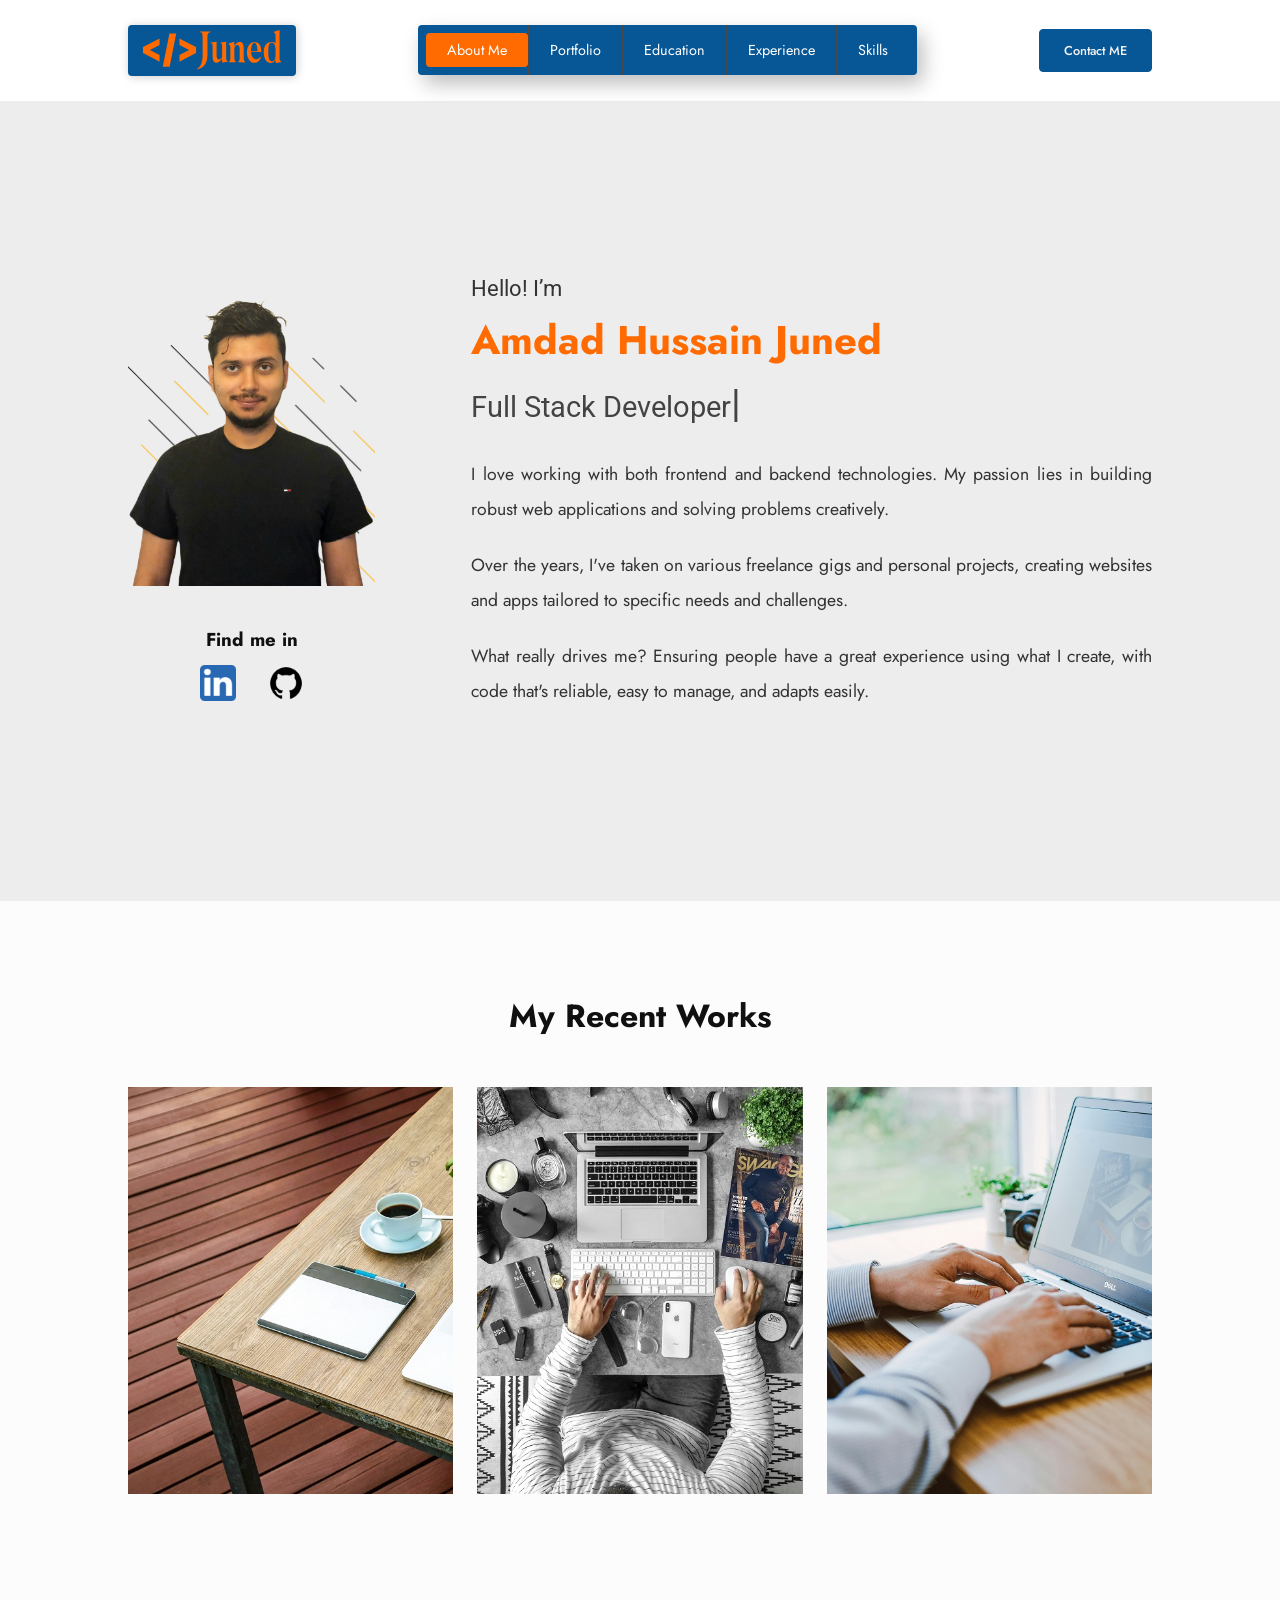
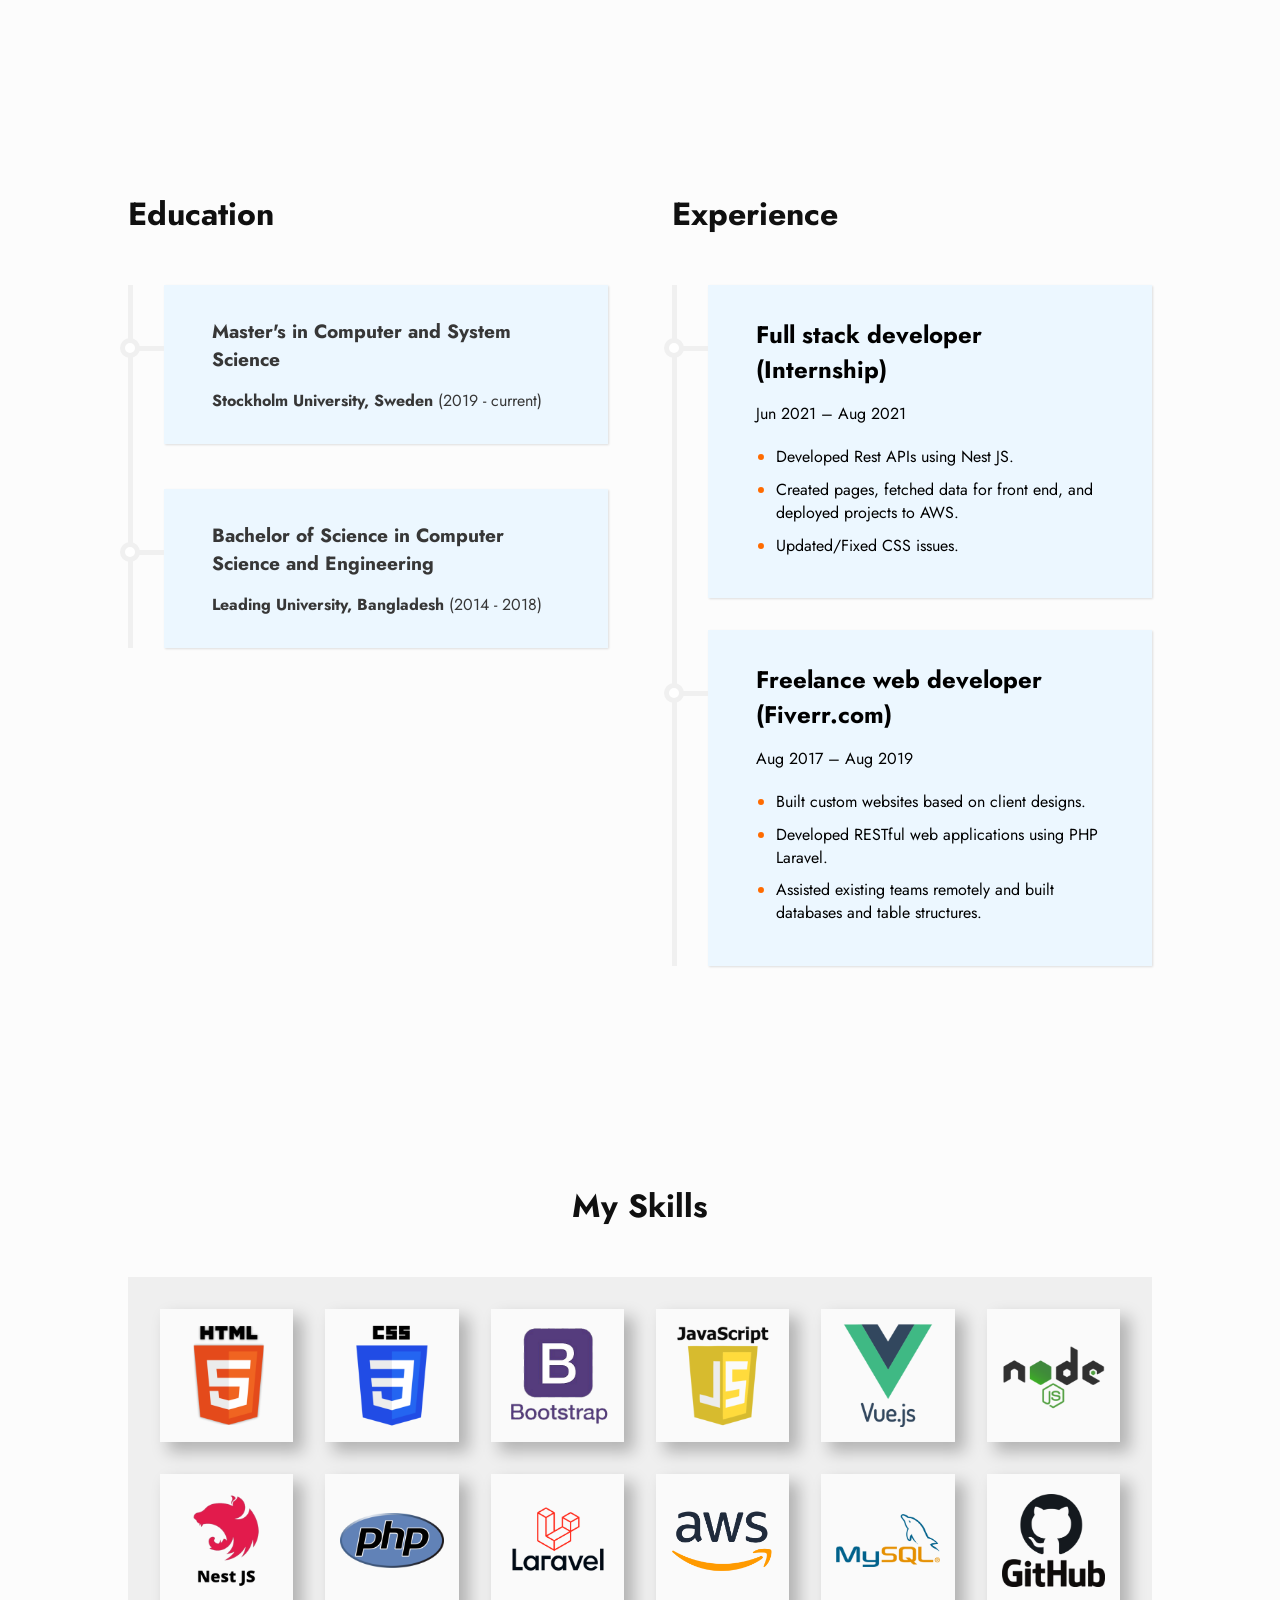
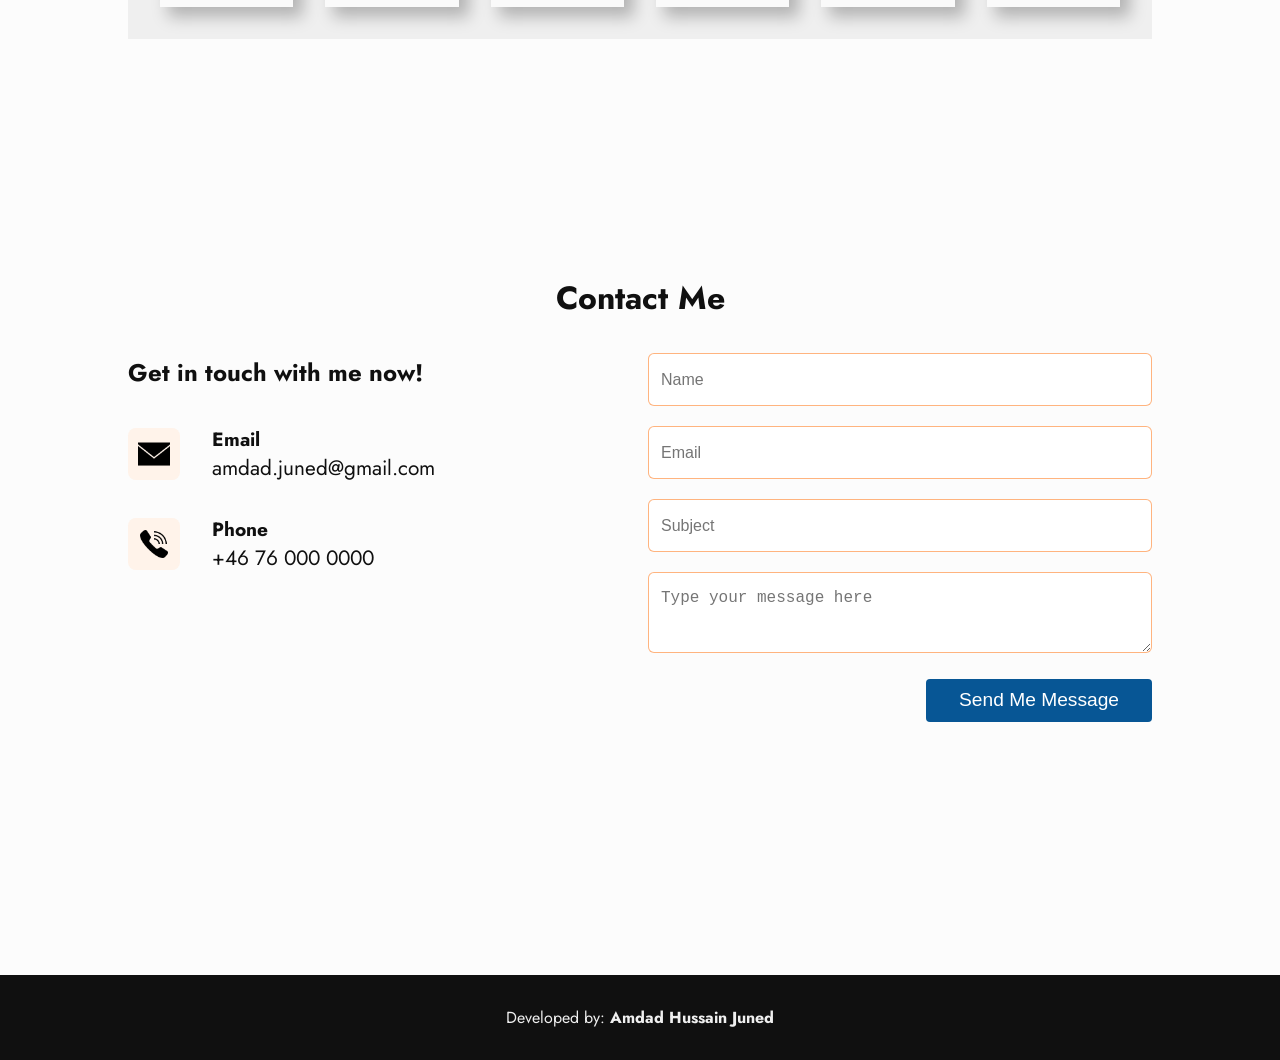
==== commit 9f311b91: "Typing effect added. css improved" ====
--- a/index.html
+++ b/index.html
@@ -44,10 +44,20 @@
                 <div class="hero-left">
                     <p>Hello! I’m</p>
                     <h1>Amdad Hussain Juned</h1>
-                    <h2>Full Stack Web Developer</h2>
-                    <p>Enthusiastic Full Stack Web Developer with a focus on JavaScript, Vue JS, and Nest JS.
-                        Currently pursuing a Master's in Computer and System Science at Stockholm University.
-                        Specialized in PHP Laravel as a Freelance Web Developer on Fiverr.</p>
+                    <h2 id="professional-title">Full Stack <span id="dynamic-title"></span></h2>
+                    <p>I love working with both frontend and backend technologies. My
+                        passion lies in
+                        building robust web applications and solving problems creatively.</p>
+
+                    <p>Over the years, I've taken on various freelance gigs and personal projects, creating websites and
+                        apps tailored to
+                        specific needs and challenges.</p>
+
+                    <p>What really drives me? Ensuring people have a great experience using what I create, with code
+                        that's reliable, easy
+                        to manage, and adapts easily.</p>
+
+
 
                 </div>
                 <div class="hero-right">
@@ -143,7 +153,18 @@
                 <div class="exp-list">
                     <article class="card">
                         <div class="styling-list">
-                            <h3>Fiverr.com Full stack web developer</h3>
+                            <h3>Full stack developer (Internship)</h3>
+                            <p><time datetime="2021-06">Jun 2021</time> – <time datetime="2021-08">Aug 2021</time></p>
+                            <ul class="responsibilty-list">
+                                <li>Developed Rest APIs using Nest JS.</li>
+                                <li>Created pages, fetched data for front end, and deployed projects to AWS.</li>
+                                <li>Updated/Fixed CSS issues.</li>
+                            </ul>
+                        </div>
+                    </article>
+                    <article class="card">
+                        <div class="styling-list">
+                            <h3>Freelance web developer (Fiverr.com)</h3>
                             <p><time datetime="2017-08">Aug 2017</time> – <time datetime="2019-08">Aug 2019</time></p>
                             <ul>
                                 <li>Built custom websites based on client designs.</li>
@@ -152,17 +173,7 @@
                             </ul>
                         </div>
                     </article>
-                    <article class="card">
-                        <div class="styling-list">
-                            <h3>3 months Internship as a full stack developer</h3>
-                            <p><time datetime="2021-06">Jun 2021</time> – <time datetime="2021-08">Aug 2021</time></p>
-                            <ul class="responsibilty-list">
-                                <li>Developed Rest APIs using Nest JS.</li>
-                                <li>Created pages, fetched data for front end, and deployed projects to AWS.</li>
-                                <li>Updated/Fixed CSS issues.</li>
-                            </ul>
-                        </div>
-                    </article>
+
                 </div>
             </section>
         </div>
--- a/assets/style.css
+++ b/assets/style.css
@@ -66,7 +66,7 @@
 
 h2 {
     font-size: 2rem;
-    margin: 3.8rem 0px 2rem;
+    margin: 3.8rem 0px 3rem;
 }
 
 .container {
@@ -76,10 +76,15 @@
 
 .portfolio {
     grid-area: portfolio;
-    min-height: calc(100vh - 140px);
-}
-
-section#portfolio {}
+    min-height: calc(100vh - 70px);
+    padding-top: 2rem;
+    padding-bottom: 3rem;
+}
+
+
+.portfolio h2 {
+    text-align: center;
+}
 
 .info {
     grid-area: info;
@@ -102,7 +107,11 @@
 
 .skills {
     grid-area: skills;
-    min-height: calc(-224px + 100vh);
+    min-height: calc(100vh - 200px);
+    display: flex;
+    flex-direction: column;
+    align-items: center;
+    justify-content: center;
 }
 
 .footer {
@@ -171,7 +180,7 @@
 }
 
 a.logo {
-    padding: 8px;
+    padding: 0.2rem 14px;
     box-shadow: rgba(0, 0, 0, 0.2) 1px 1px 10px;
     background: rgb(7, 86, 149);
 }
@@ -276,6 +285,7 @@
     justify-content: center;
     min-height: calc(100vh - 100px);
     align-items: center;
+    padding-bottom: 2rem;
 }
 
 .hero-flex {
@@ -317,7 +327,7 @@
     padding-right: 0px;
     text-align: justify;
     color: rgb(51, 51, 51);
-    padding-bottom: 3rem;
+    margin-bottom: 1.3rem;
 }
 
 .hero-right img {
@@ -455,7 +465,7 @@
 
 .education li {
     padding: 1.5rem;
-    background-color: rgb(255, 243, 234);
+    background-color: #ecf7ff;
     margin-bottom: 45px;
     transition: all 300ms ease 0s;
     color: rgb(55, 55, 55);
@@ -521,11 +531,11 @@
 .exp-list {
     border-left: 5px solid var(--list-tree-color);
     padding-left: 31px;
-    color: rgb(55, 55, 55);
+    color: rgb(0 0 0);
 }
 
 .card {
-    background: rgb(255, 243, 234);
+    background: #ecf7ff;
     padding: 2rem;
     margin-bottom: 2rem;
     position: relative;
@@ -735,6 +745,8 @@
 
 .footer p {}
 
+
+/* animations */
 @keyframes shine {
     100% {
         left: 125%;
@@ -747,6 +759,26 @@
     }
 }
 
+@keyframes cursorBlink {
+
+    0%,
+    100% {
+        opacity: 1;
+    }
+
+    50% {
+        opacity: 0;
+    }
+}
+
+.cursor {
+    animation: cursorBlink 400ms infinite;
+    font-size: 2.5rem;
+}
+
+/* End Animation */
+
+/* Media Queries */
 @media only screen and (min-width: 375px) {
     html {
         font-size: 14px;
@@ -759,6 +791,10 @@
     .skills ul {
         gap: 2rem;
         padding: 2rem;
+    }
+
+    a.logo {
+        padding: 0.25rem 14px;
     }
 }
 
@@ -803,9 +839,9 @@
         font-size: 1.8rem;
     }
 
-    .hero-left p {
+    /* .hero-left p {
         font-size: 1.4rem;
-    }
+    } */
 
     .education li,
     .card {
@@ -816,8 +852,12 @@
         font-size: 1.4rem;
     }
 
-    skills li {
+    .skills li {
         padding: 15px;
+    }
+
+    a.logo {
+        padding: 0.4rem 14px;
     }
 }
 
@@ -862,6 +902,10 @@
 
     .hero-img-container {
         width: 100%;
+    }
+
+    a.logo {
+        padding: 0.2rem 14px;
     }
 }
 
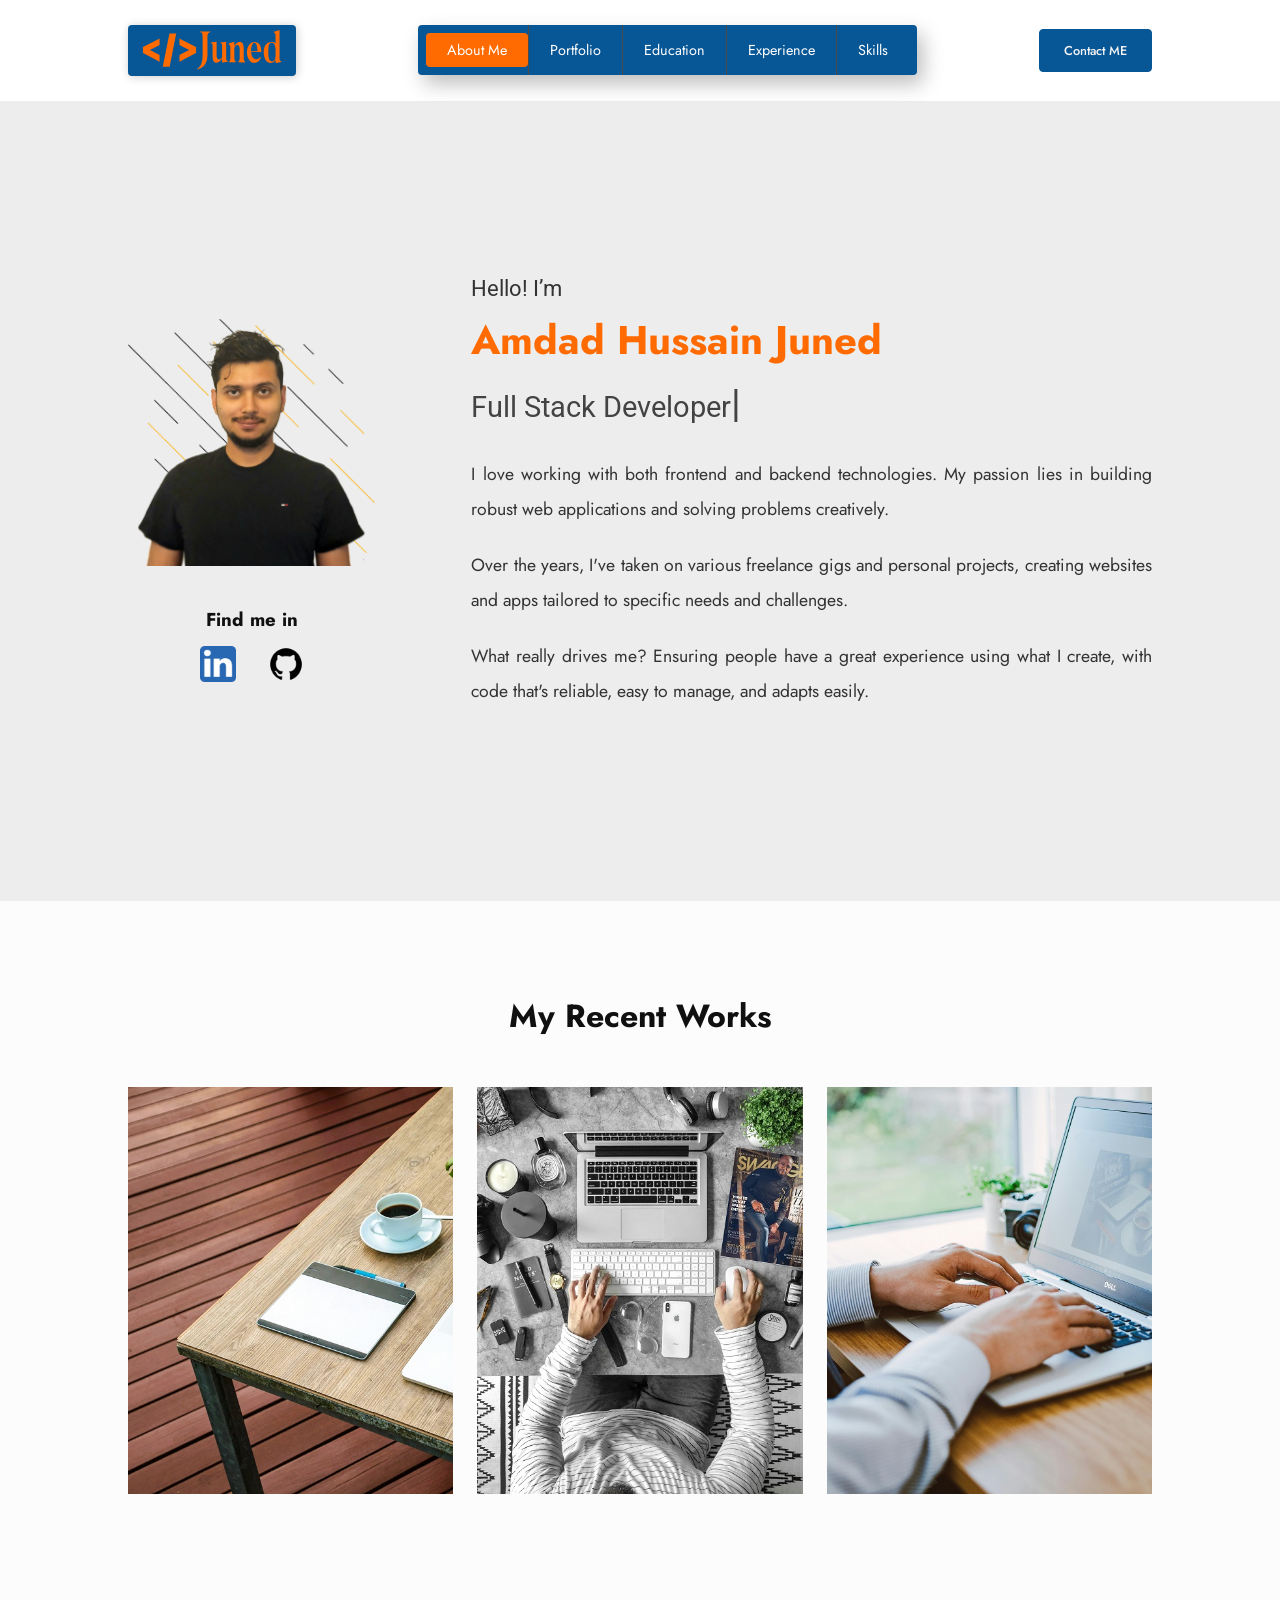
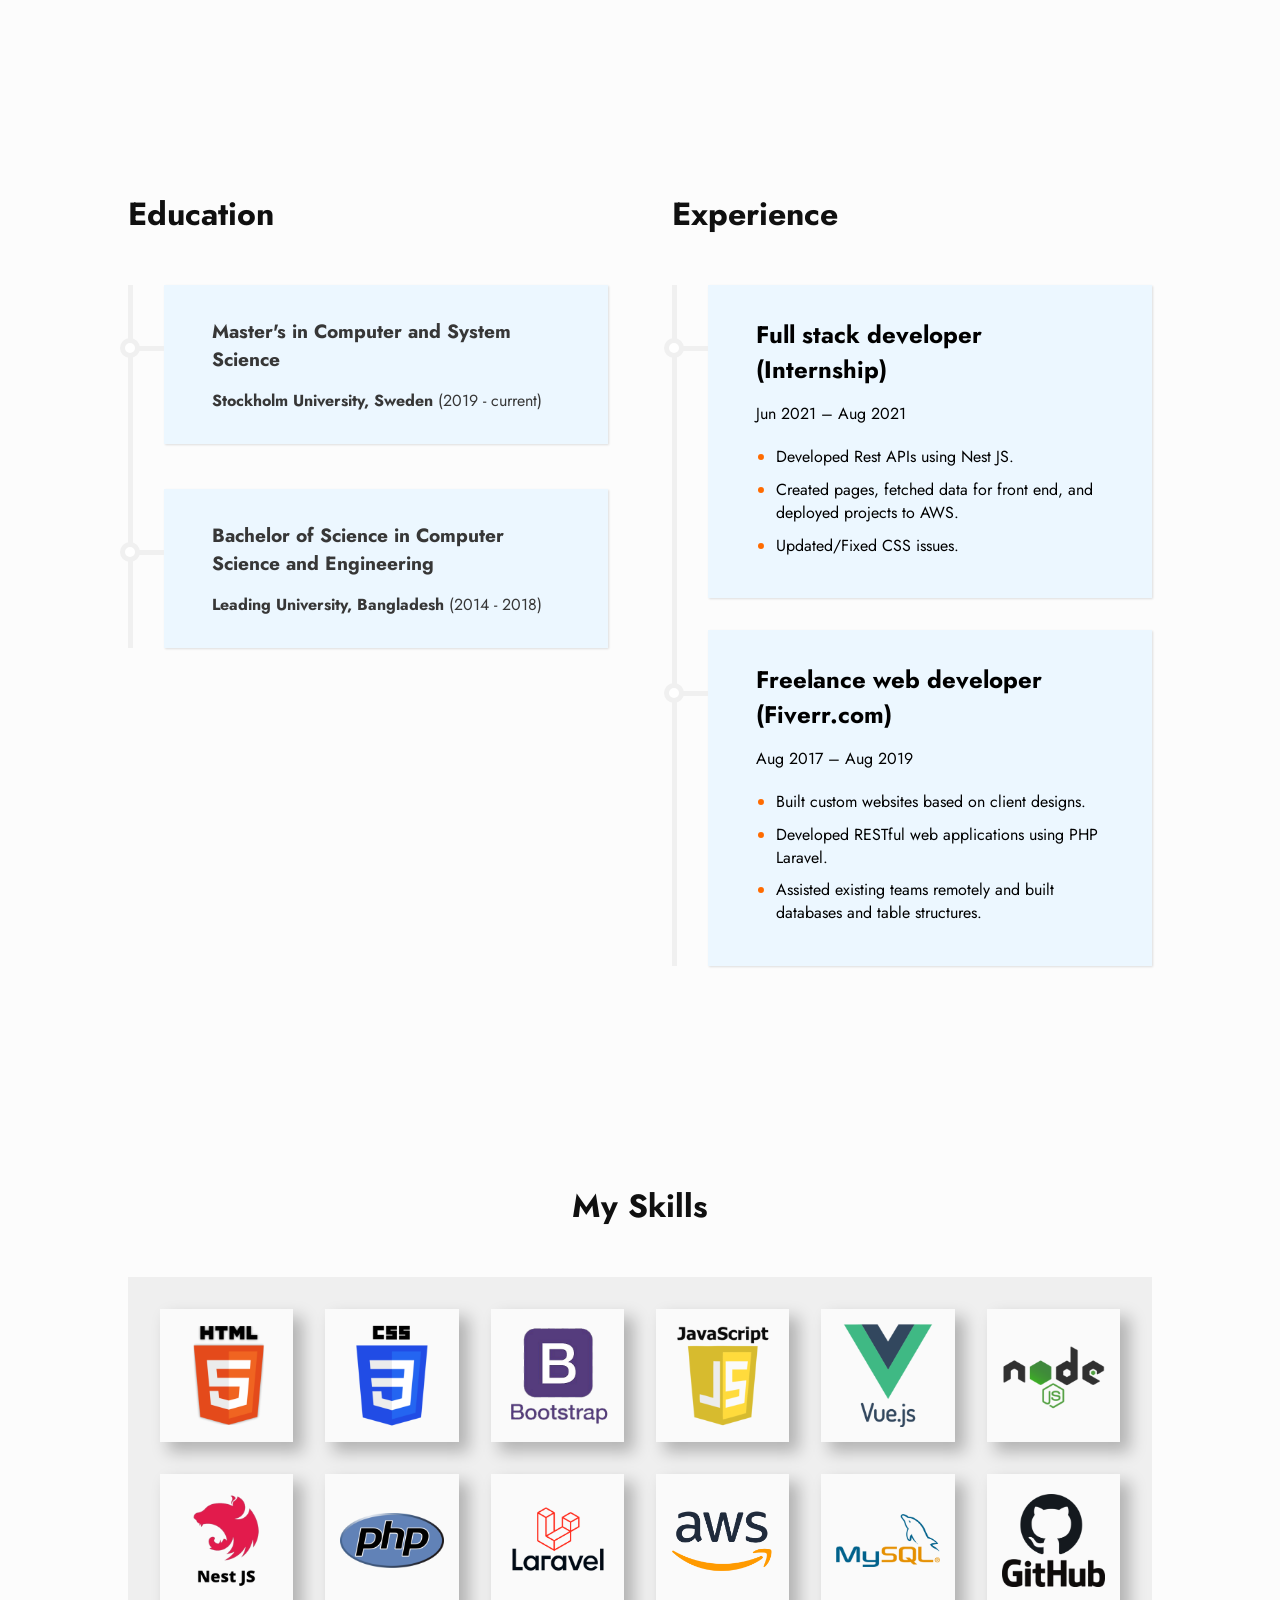
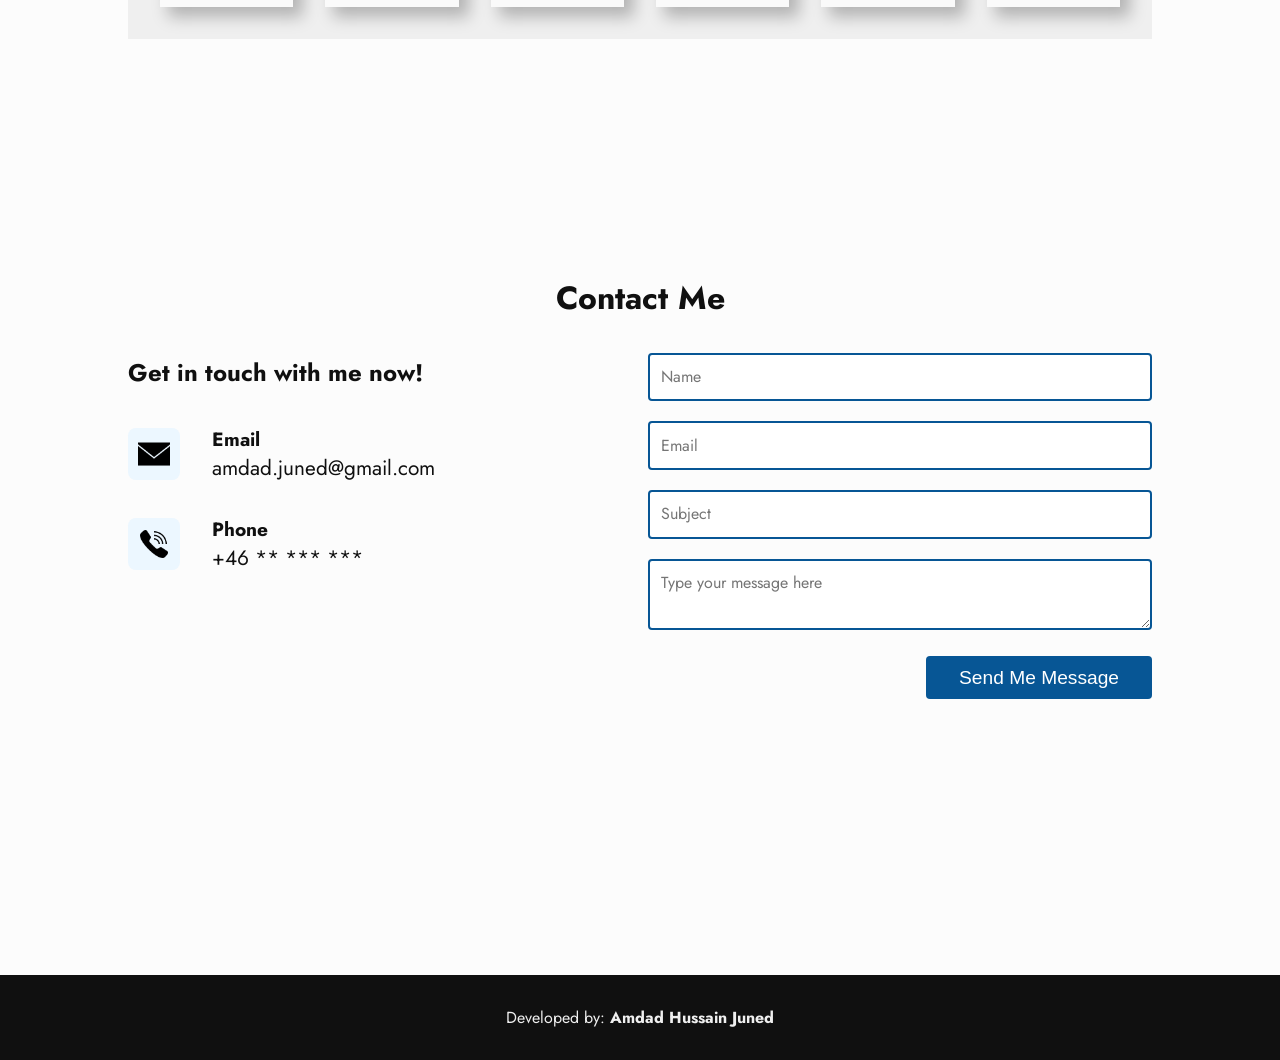
==== commit d2dae2bb: "First iteration for uploading to server" ====
--- a/index.html
+++ b/index.html
@@ -5,15 +5,50 @@
     <meta charset="UTF-8">
     <meta name="viewport" content="width=device-width, initial-scale=1.0">
     <meta name="author" content="Amdad Hussain Juned">
-    <meta name="description" content="Full Stack Web Developer, Portfolio">
-    <title>Amdad Hussain Juned</title>
+    <meta name="description" content="This is my personal Portfolio. I am a Full Stack Developer">
+    <meta name="keywords" content="Full Stack Developer, Web Developer, Portfolio, Amdad Hussain Juned">
+    <meta name="robots" content="index, follow">
+    <meta name="revisit-after" content="2 days">
+    <meta name="googlebot" content="index, follow, max-snippet:-1, max-image-preview:large, max-video-preview:-1">
+    <meta name="bingbot" content="index, follow, max-snippet:-1, max-image-preview:large, max-video-preview:-1">
+    <meta name="apple-mobile-web-app-capable" content="yes">
+    <meta name="apple-mobile-web-app-status-bar-style" content="black">
+    <meta name="apple-mobile-web-app-title" content="Juned's Portfolio">
+    <meta name="application-name" content="Juned's Portfolio">
+    <meta name="mobile-web-app-capable" content="yes">
+    <meta name="msapplication-TileColor" content="#da532c">
+    <meta name="msapplication-tap-highlight" content="no">
+    <meta name="theme-color" content="#ffffff">
+    <meta name="twitter:card" content="summary_large_image">
+    <meta name="twitter:title" content="Hussain Juned' Portfolio">
+    <meta name="twitter:description" content="This is my personal Portfolio. I am a Full Stack Developer">
+    <meta name="twitter:image" content="images/amdad_hussain_juned.png">
+    <meta property="og:title" content="Hussain Juned' Portfolio">
+    <meta property="og:type" content="website">
+    <meta property="og:url" content="https://hussain-juned-portfolio.netlify.app/">
+    <meta property="og:image" content="images/amdad_hussain_juned.png">
+    <meta property="og:description" content="This is my personal Portfolio. I am a Full Stack Developer">
+    <meta property="og:site_name" content="Hussain Juned' Portfolio">
+    <meta property="og:locale" content="en_US">
+
+    <!-- Favicon -->
+    <link rel="apple-touch-icon" sizes="144x144" href="/images/favicon_package/apple-touch-icon.png">
+    <link rel="icon" type="image/png" sizes="32x32" href="/images/favicon_package/favicon-32x32.png">
+    <link rel="icon" type="image/png" sizes="16x16" href="/images/favicon_package/favicon-16x16.png">
+    <link rel="manifest" href="/images/favicon_package/site.webmanifest">
+    <link rel="mask-icon" href="/images/favicon_package/safari-pinned-tab.svg" color="#5bbad5">
+    <meta name="msapplication-TileColor" content="#da532c">
+    <meta name="theme-color" content="#ffffff">
+
+    <title>Hussain Juned' Portfolio</title>
     <link rel="stylesheet" href="assets/style.css">
+
+    <!-- Google Fonts Jost and Roboto -->
     <link rel="preconnect" href="https://fonts.googleapis.com">
     <link rel="preconnect" href="https://fonts.gstatic.com" crossorigin>
     <link href="https://fonts.googleapis.com/css2?family=Roboto:ital,wght@0,400;0,700;1,400;1,700&display=swap"
         rel="stylesheet">
 
-    <!-- Google Font -->
     <link rel="preconnect" href="https://fonts.googleapis.com">
     <link rel="preconnect" href="https://fonts.gstatic.com" crossorigin>
     <link href="https://fonts.googleapis.com/css2?family=Jost:ital,wght@0,100..900;1,100..900&display=swap"
@@ -61,8 +96,9 @@
 
                 </div>
                 <div class="hero-right">
+                    <!-- <div class="hero-img-container gradient-background"> -->
                     <div class="hero-img-container">
-                        <img src="images/juned.png" alt="Amdad Hussain Juned">
+                        <img src="images/amdad_hussain_juned.png" alt="Amdad Hussain Juned">
                     </div>
                     <div class="social-links">
                         <h3>Find me in</h3>
@@ -218,7 +254,7 @@
                         </div>
                         <div>
                             <h3>Phone</h3>
-                            <p>+46 76 000 0000</p>
+                            <p>+46 ** *** ***</p>
                         </div>
                     </div>
                 </address>
--- a/assets/style.css
+++ b/assets/style.css
@@ -309,8 +309,8 @@
     background-image: url("/images/homeNannerShape.png");
     background-repeat: no-repeat;
     background-size: cover;
-    background-position: 34% 30px;
-    animation: 3s ease 0s infinite normal none running moveIn;
+    /* background-position: 34% 30px; */
+    animation: 5s ease 0s infinite normal none running moveIn;
 }
 
 .hero-left h1 {
@@ -418,7 +418,7 @@
     align-items: center;
     text-align: center;
     flex-direction: column;
-    padding: 0px 15px;
+    padding: 0px 1.2rem;
     opacity: 0;
     transition: all 500ms ease 0s;
 }
@@ -588,8 +588,6 @@
     cursor: pointer;
 }
 
-.skills img {}
-
 .skills h2 {
     margin: 3.8rem 0px 3rem;
     text-align: center;
@@ -676,7 +674,7 @@
 }
 
 .icon-bg-orange {
-    background-color: var(--ligt-bg-color);
+    background-color: #ecf7ff;
     padding: 10px;
     border-radius: 15%;
 }
@@ -709,12 +707,14 @@
 .contact-me-box-form input,
 textarea {
     width: 100%;
-    padding: 12px;
-    border: 1px solid rgba(255, 107, 0, 0.5);
-    border-radius: 6px;
-    line-height: 1.7;
-    font-size: 16px;
-    color: rgb(33, 37, 41);
+    padding: 0.7rem;
+    border: 2px solid #075695;
+    border-radius: 4px;
+    line-height: 1.4rem;
+    font-size: 1rem;
+    font-family: 'Jost', sans-serif;
+    transition: all 0.3s ease-out 0s;
+    /* color: rgb(33, 37, 41); */
 }
 
 .contact-me-box-form .btn {
@@ -759,6 +759,12 @@
     }
 }
 
+
+.cursor {
+    animation: cursorBlink 400ms infinite;
+    font-size: 2.5rem;
+}
+
 @keyframes cursorBlink {
 
     0%,
@@ -771,9 +777,24 @@
     }
 }
 
-.cursor {
-    animation: cursorBlink 400ms infinite;
-    font-size: 2.5rem;
+.gradient-background {
+    background: linear-gradient(313deg, #5c0282, #075695, #718da3);
+    background-size: 180% 180%;
+    animation: gradient-animation 4s ease infinite;
+}
+
+@keyframes gradient-animation {
+    0% {
+        background-position: 0% 50%;
+    }
+
+    50% {
+        background-position: 100% 50%;
+    }
+
+    100% {
+        background-position: 0% 50%;
+    }
 }
 
 /* End Animation */
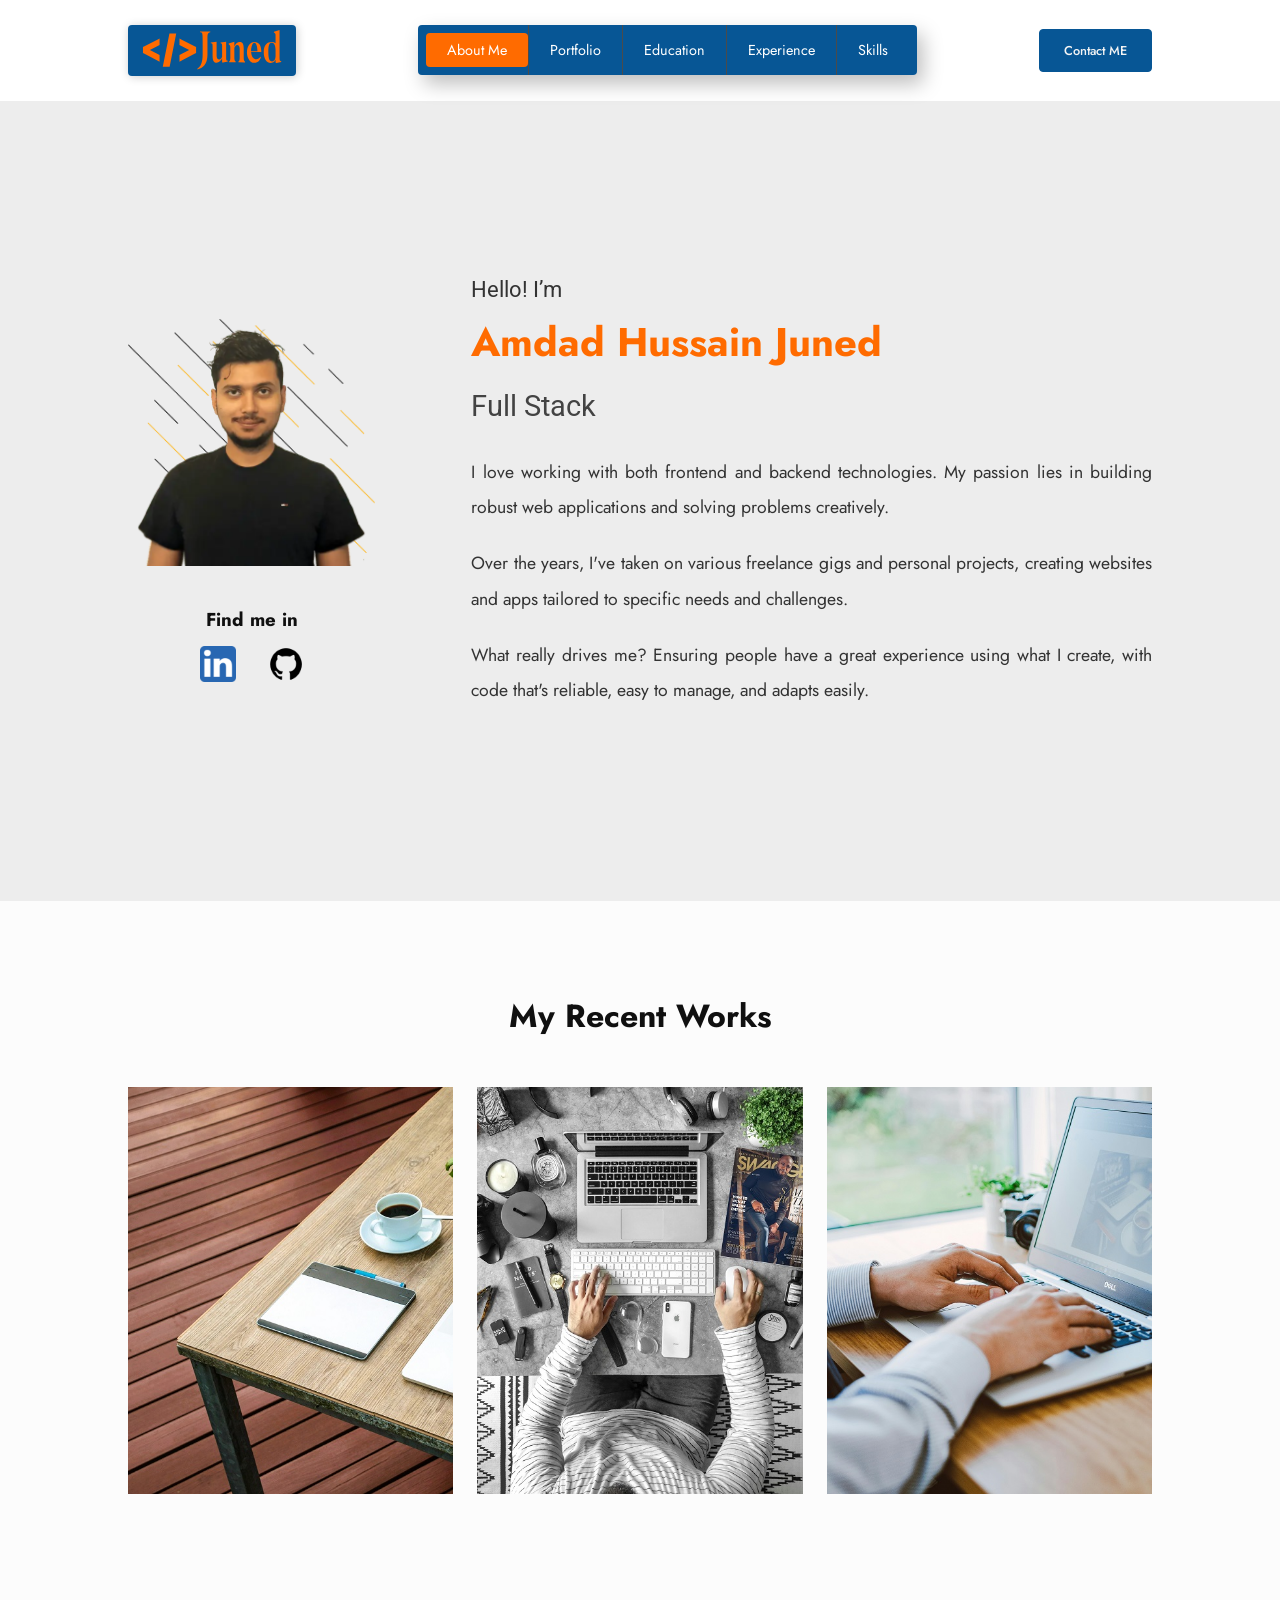
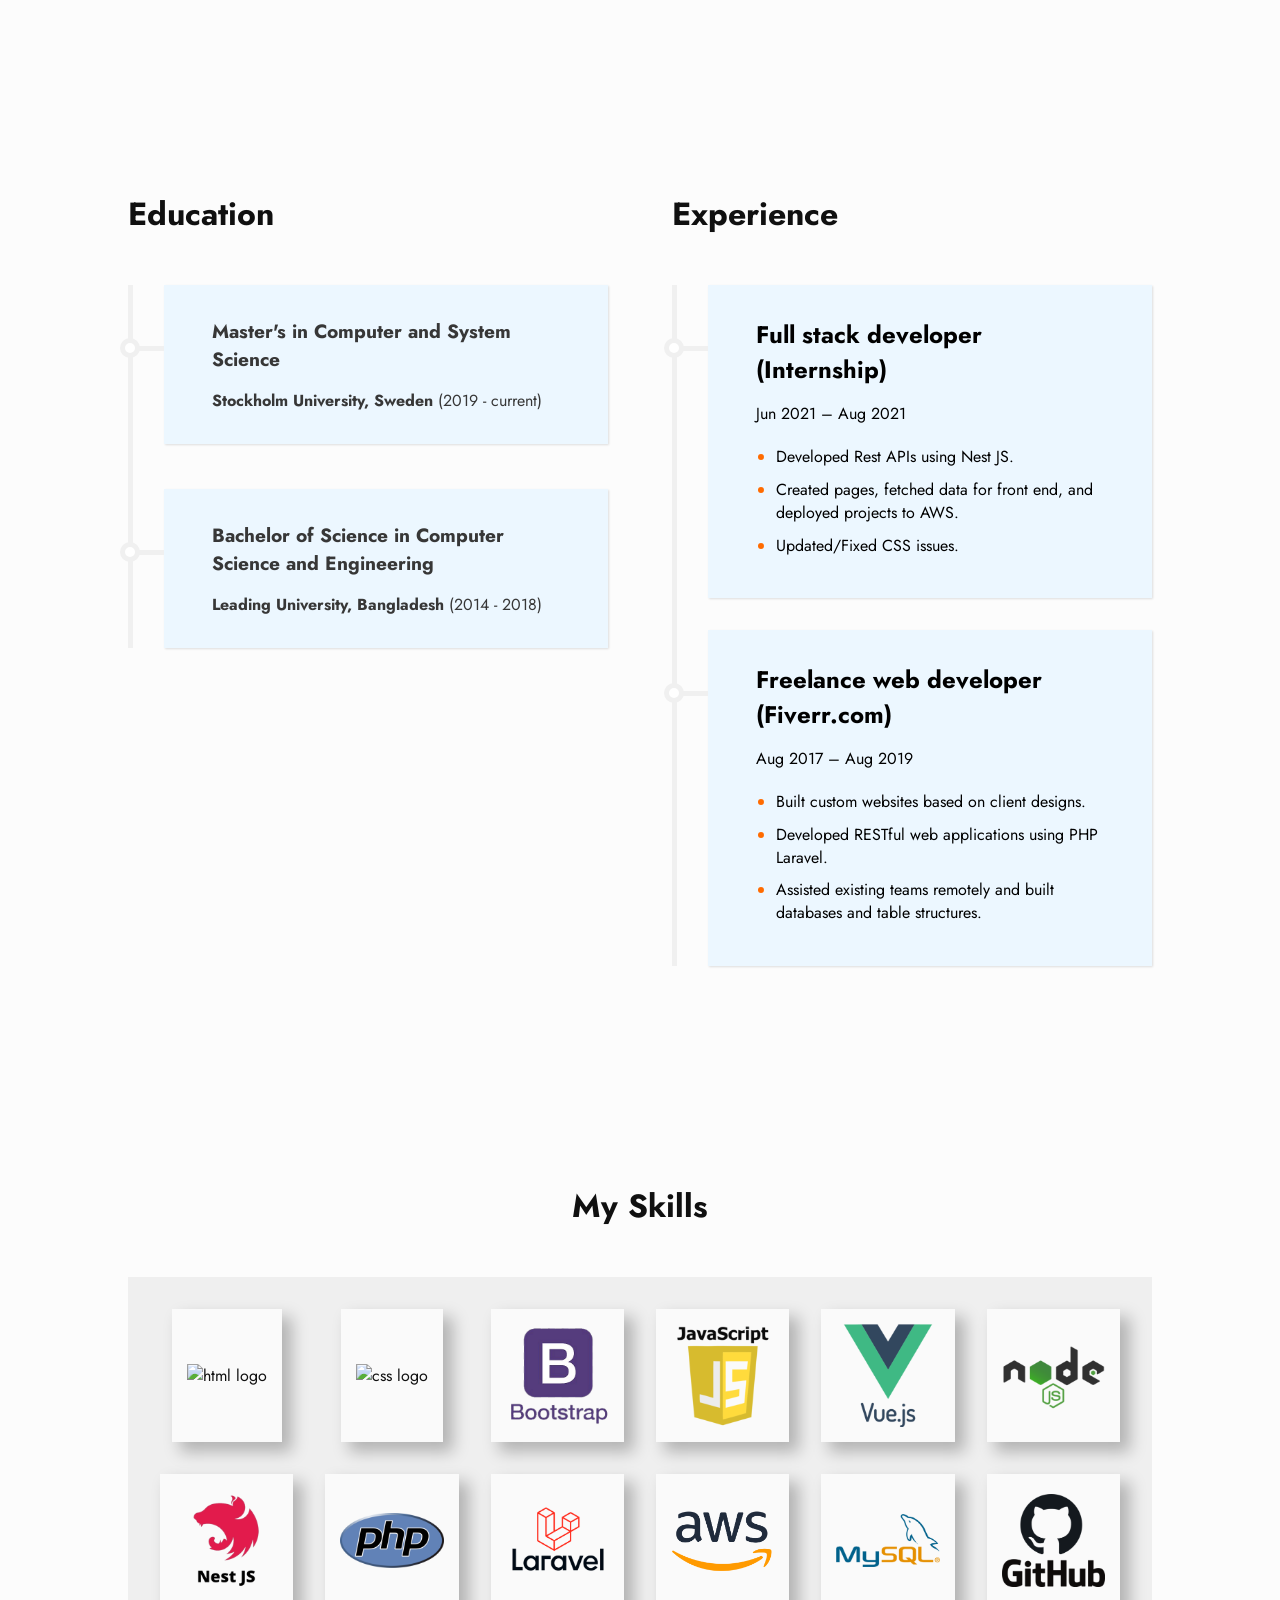
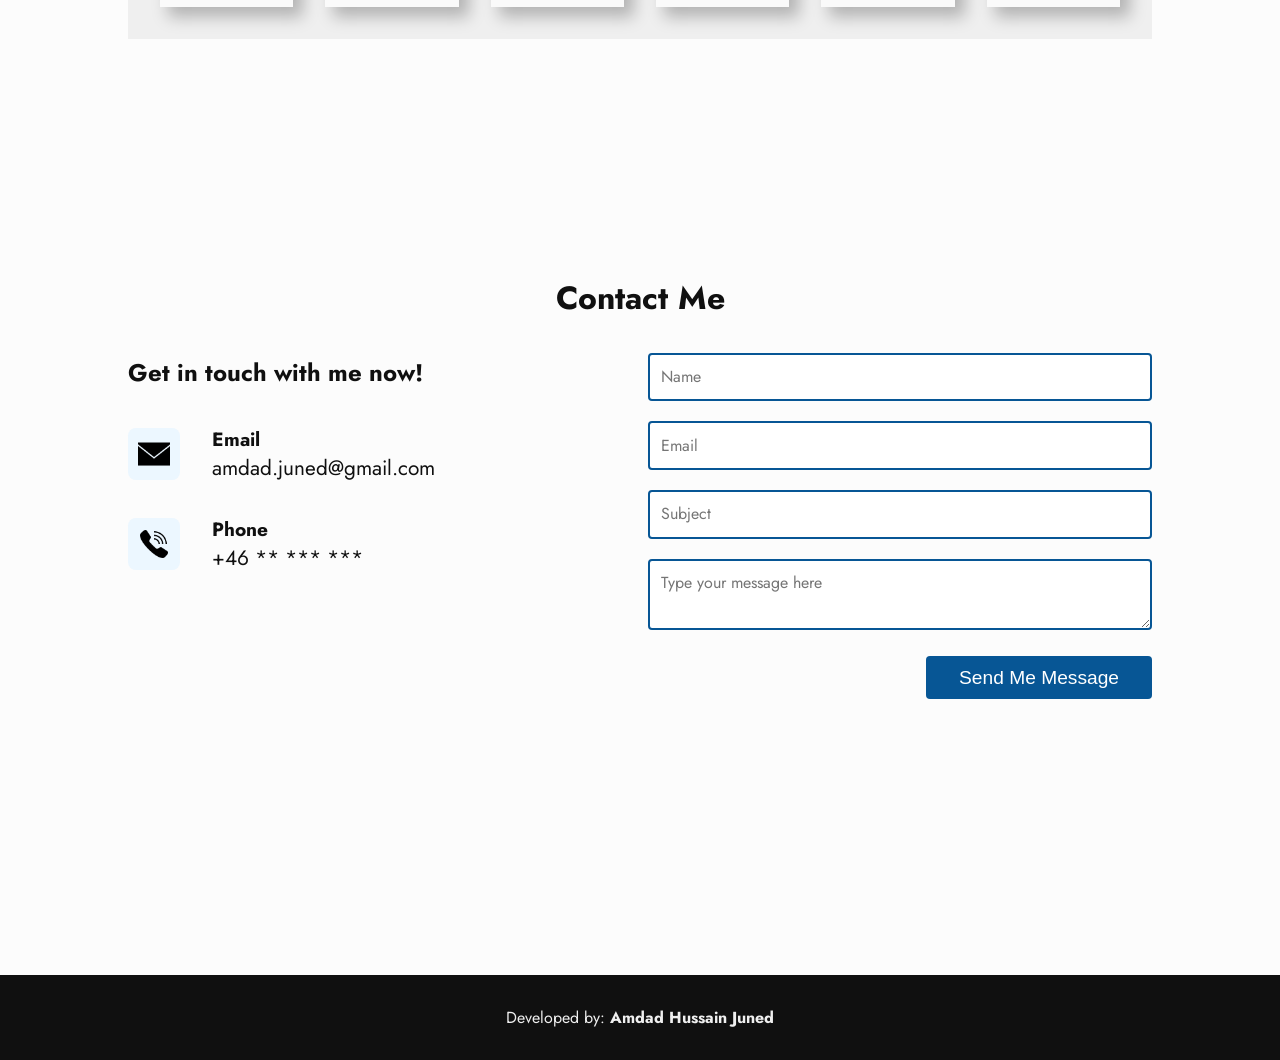
==== commit dc4eced6: "some image optimized" ====
--- a/index.html
+++ b/index.html
@@ -98,7 +98,7 @@
                 <div class="hero-right">
                     <!-- <div class="hero-img-container gradient-background"> -->
                     <div class="hero-img-container">
-                        <img src="images/amdad_hussain_juned.png" alt="Amdad Hussain Juned">
+                        <img src="images/amdad_hussain_juned.webp" alt="Amdad Hussain Juned">
                     </div>
                     <div class="social-links">
                         <h3>Find me in</h3>
@@ -286,7 +286,7 @@
     <footer class="footer">
         <p>Developed by: <strong>Amdad Hussain Juned</strong></p>
     </footer>
-    <script src="assets/script.js"></script>
+    <script src="assets/script.js" async="true"></script>
 </body>
 
 </html>
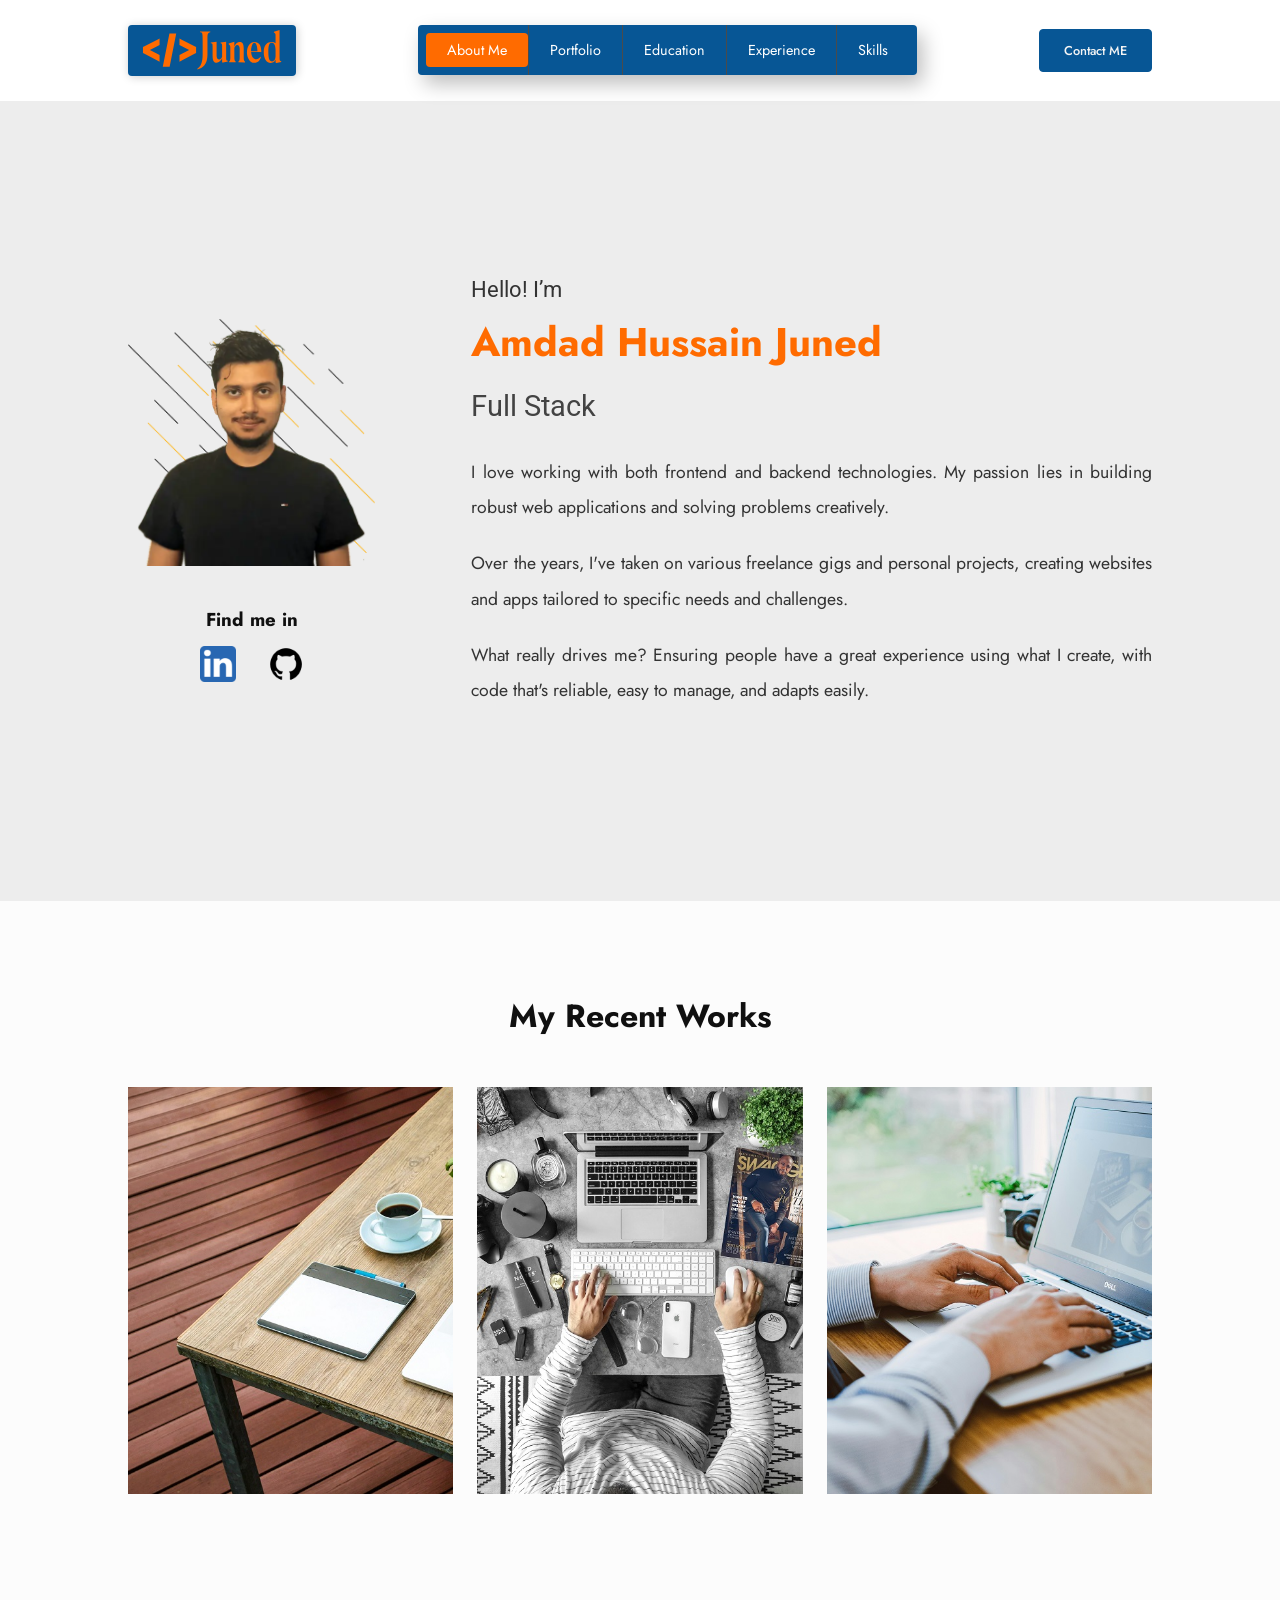
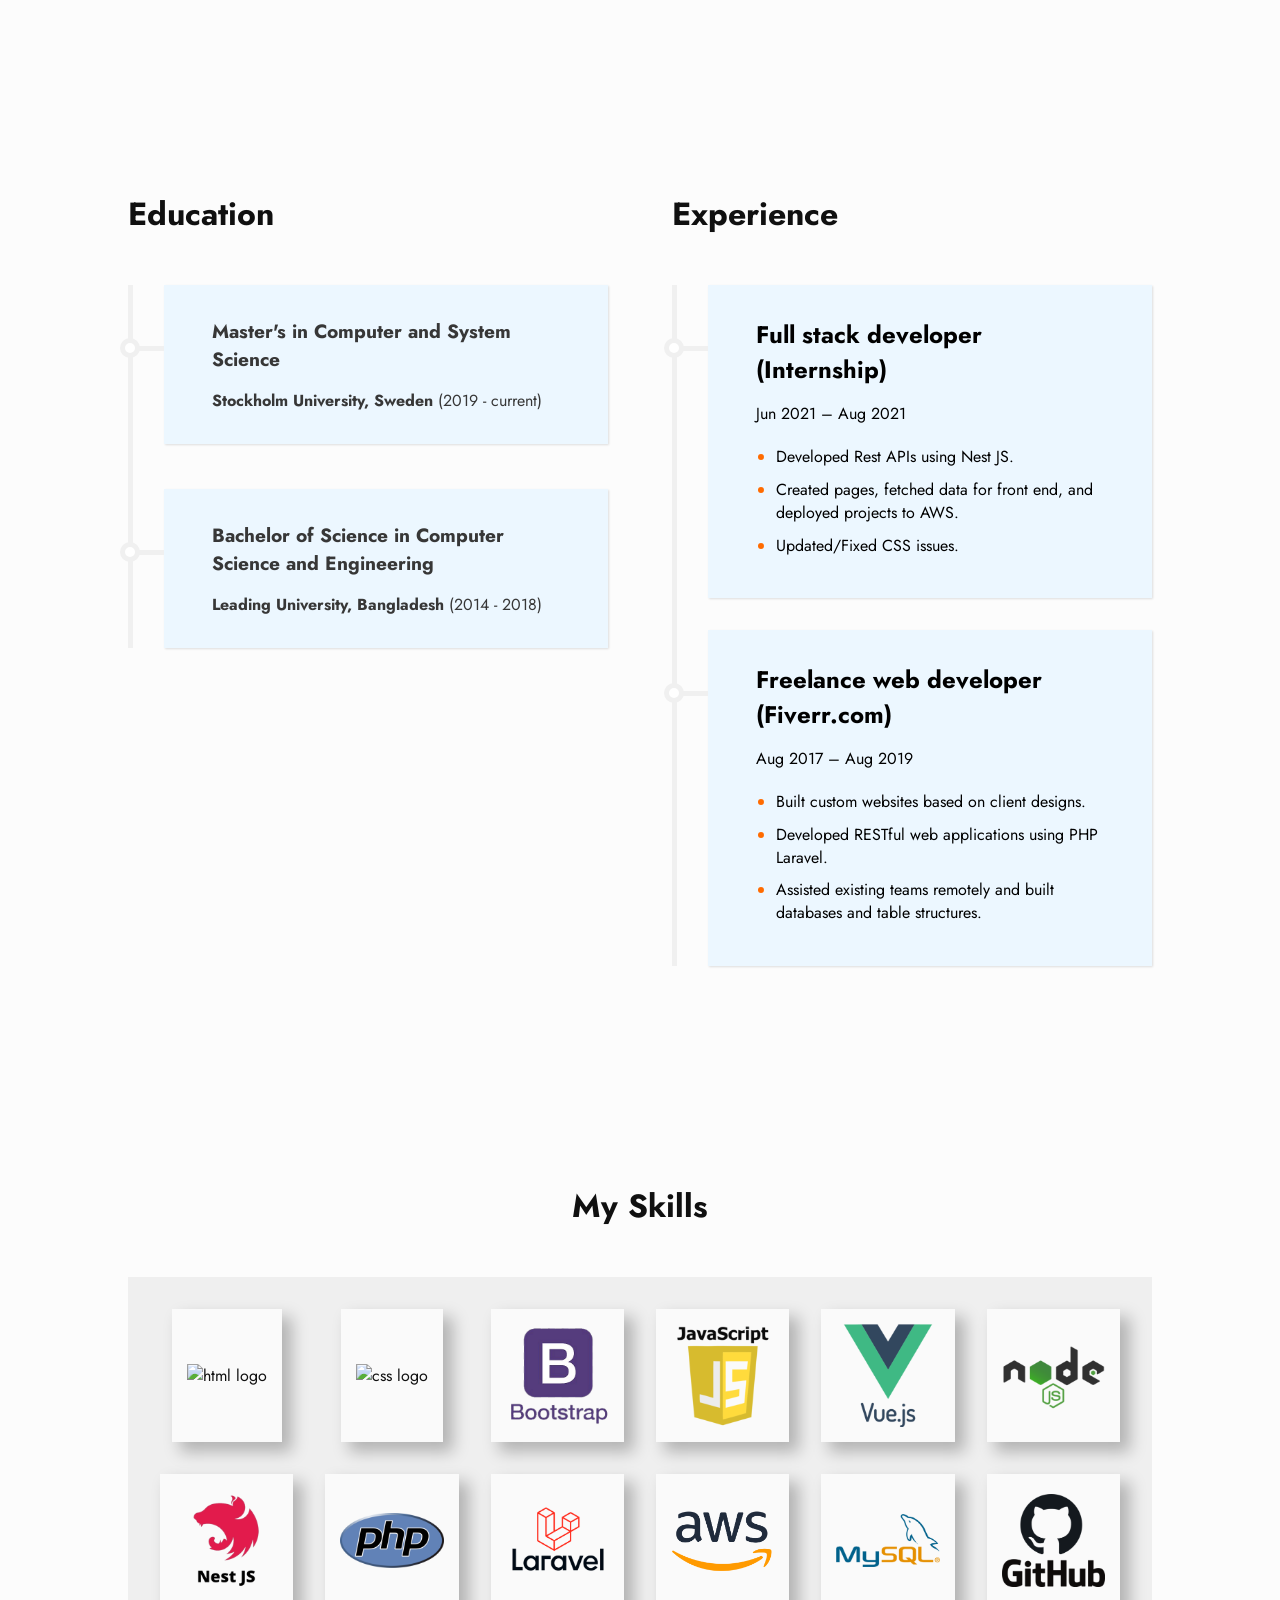
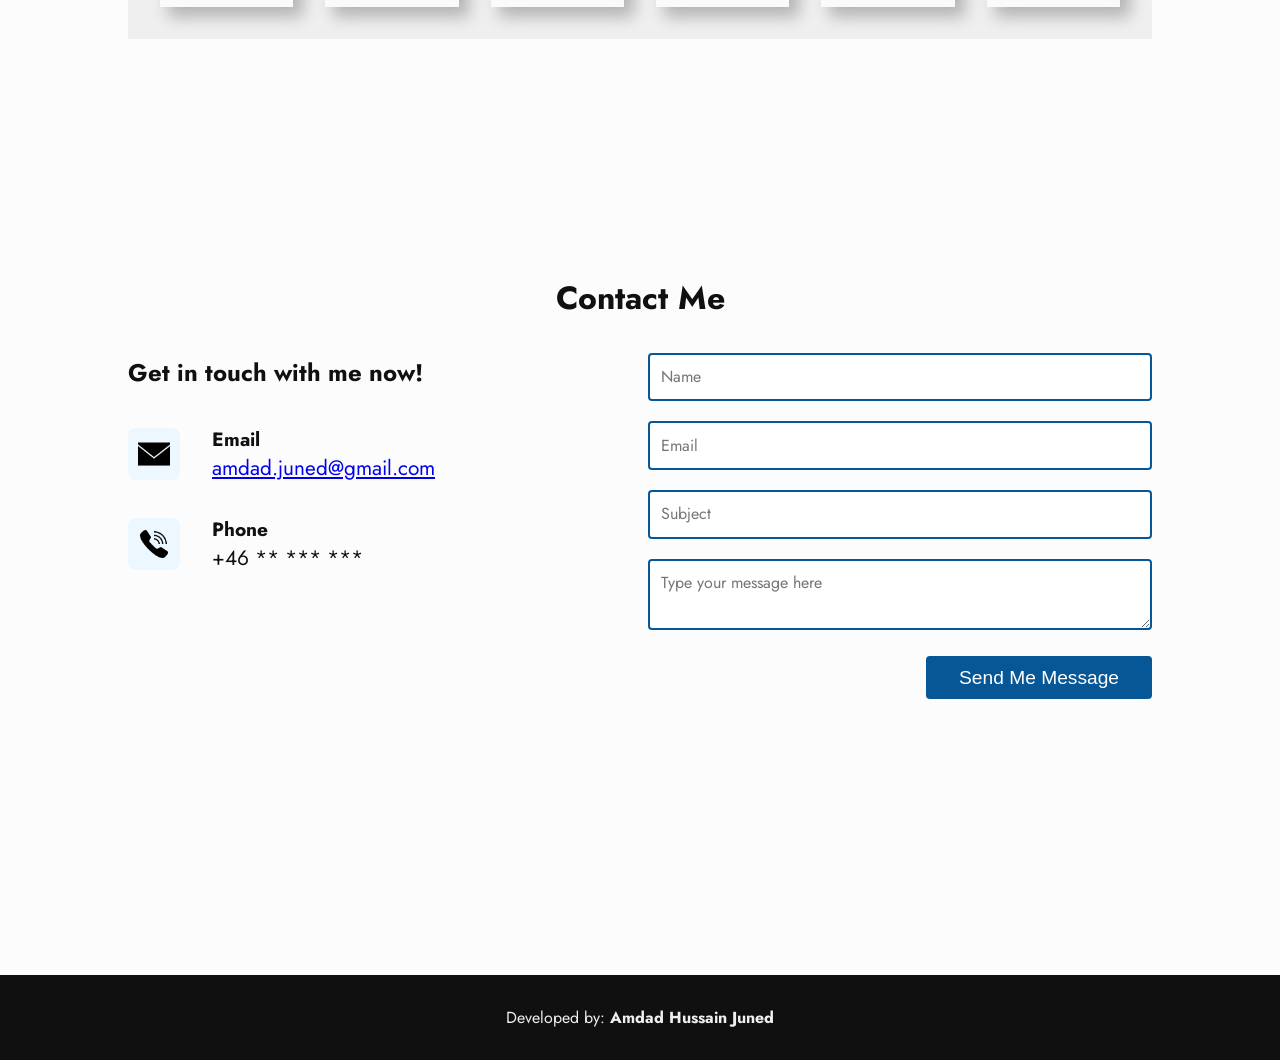
==== commit 0bbfd21c: "mail link improved" ====
--- a/index.html
+++ b/index.html
@@ -245,7 +245,7 @@
                         </div>
                         <div>
                             <h3>Email</h3>
-                            <p>amdad.juned@gmail.com</p>
+                            <p><a href="mailto:amdad.juned@gmail.com">amdad.juned@gmail.com</a></p>
                         </div>
                     </div>
                     <div class="contact-with-icons">
@@ -258,8 +258,7 @@
                         </div>
                     </div>
                 </address>
-                <form action="mailto:amdad.juned@gmail.com" method="post" enctype="text/plain"
-                    class="contact-me-box-form">
+                <form action="#" method="post" enctype="text/plain" class="contact-me-box-form">
                     <div class="form-group">
                         <!-- <label for="name">Name</label> -->
                         <input type="text" id="name" name="name" placeholder="Name" required>
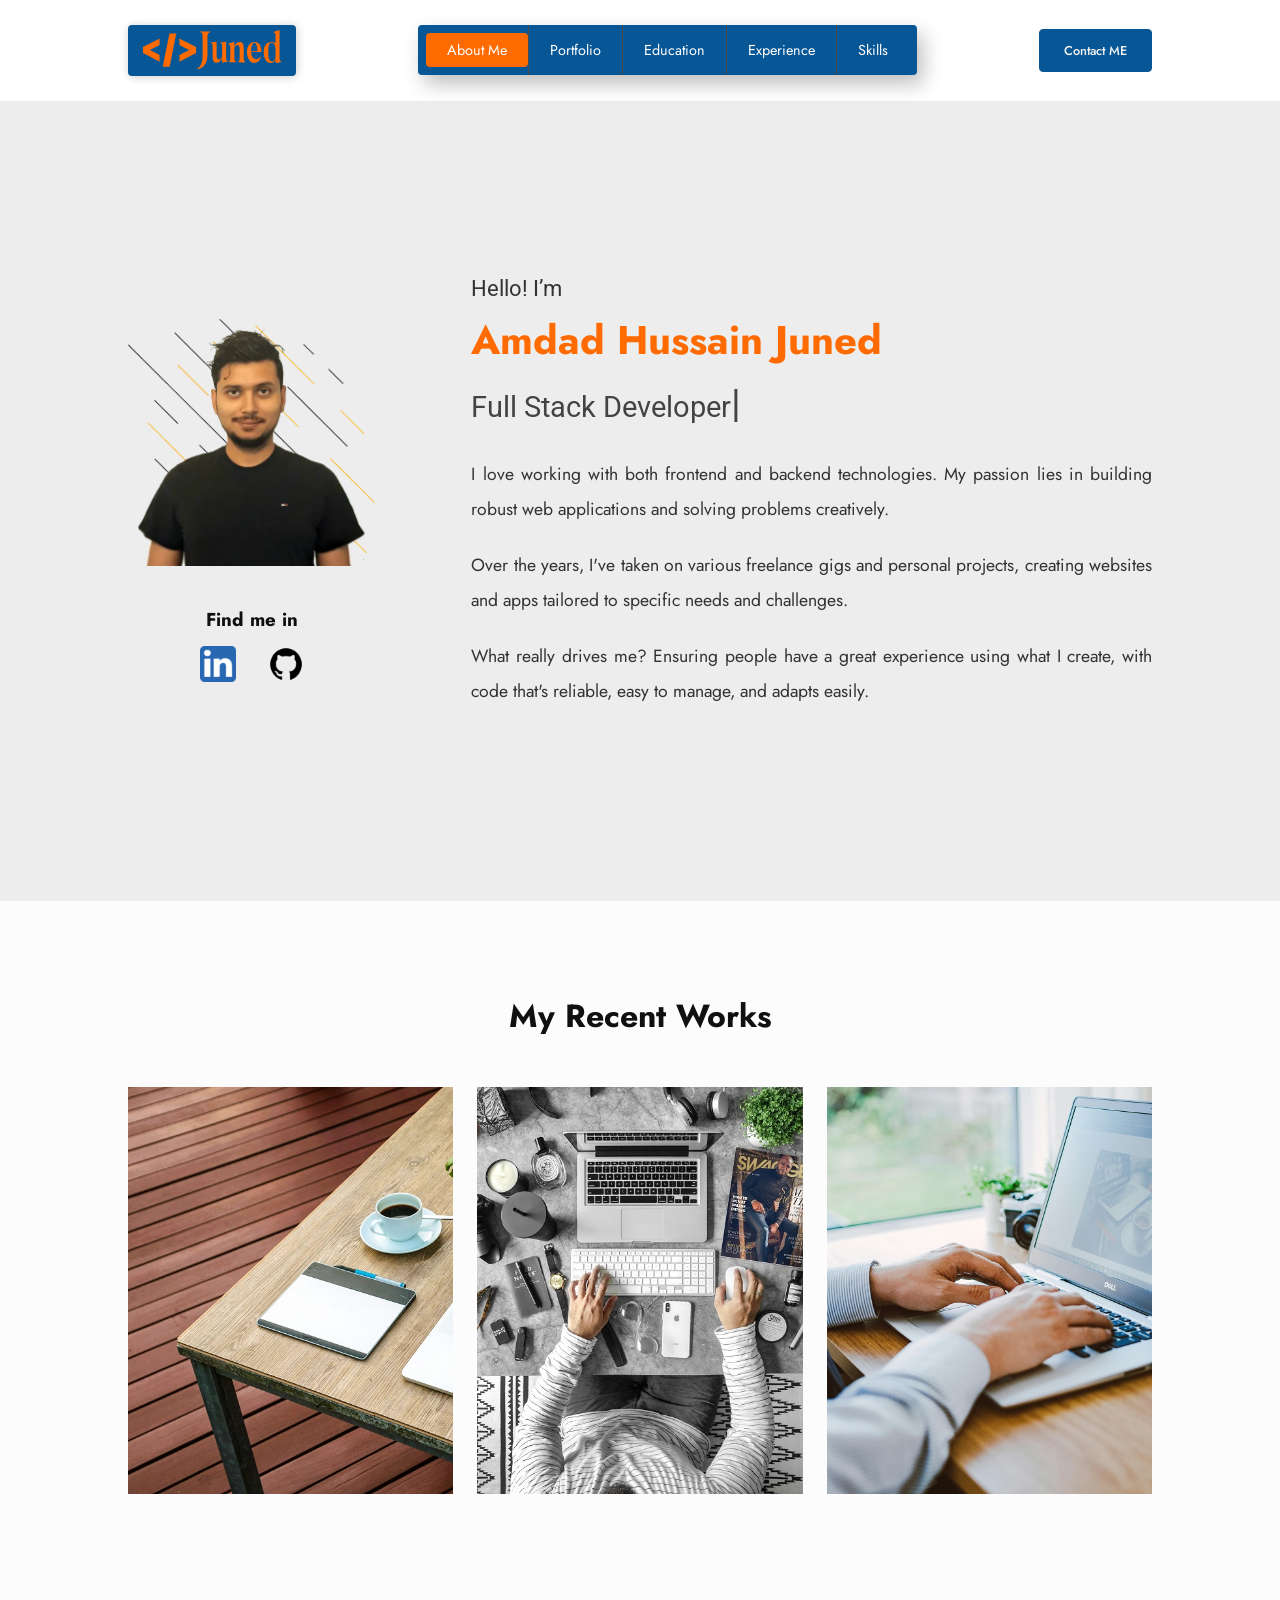
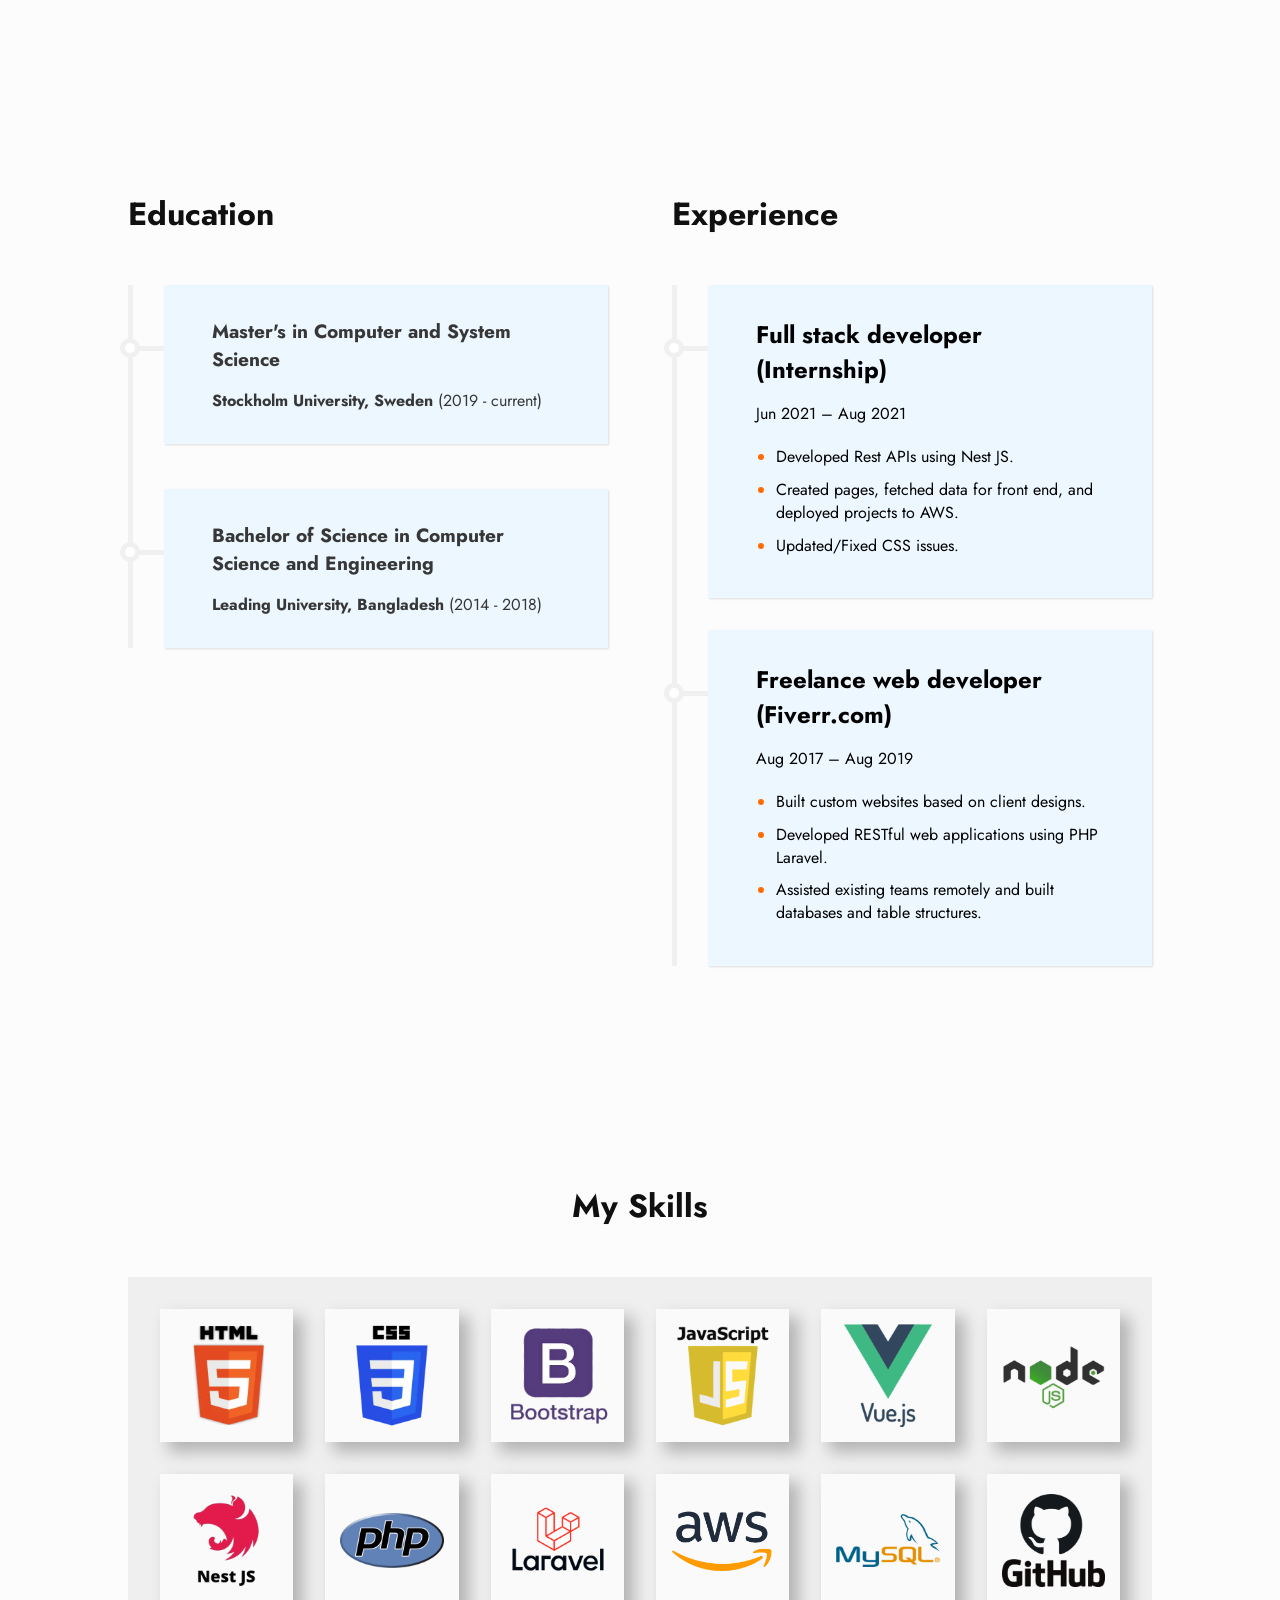
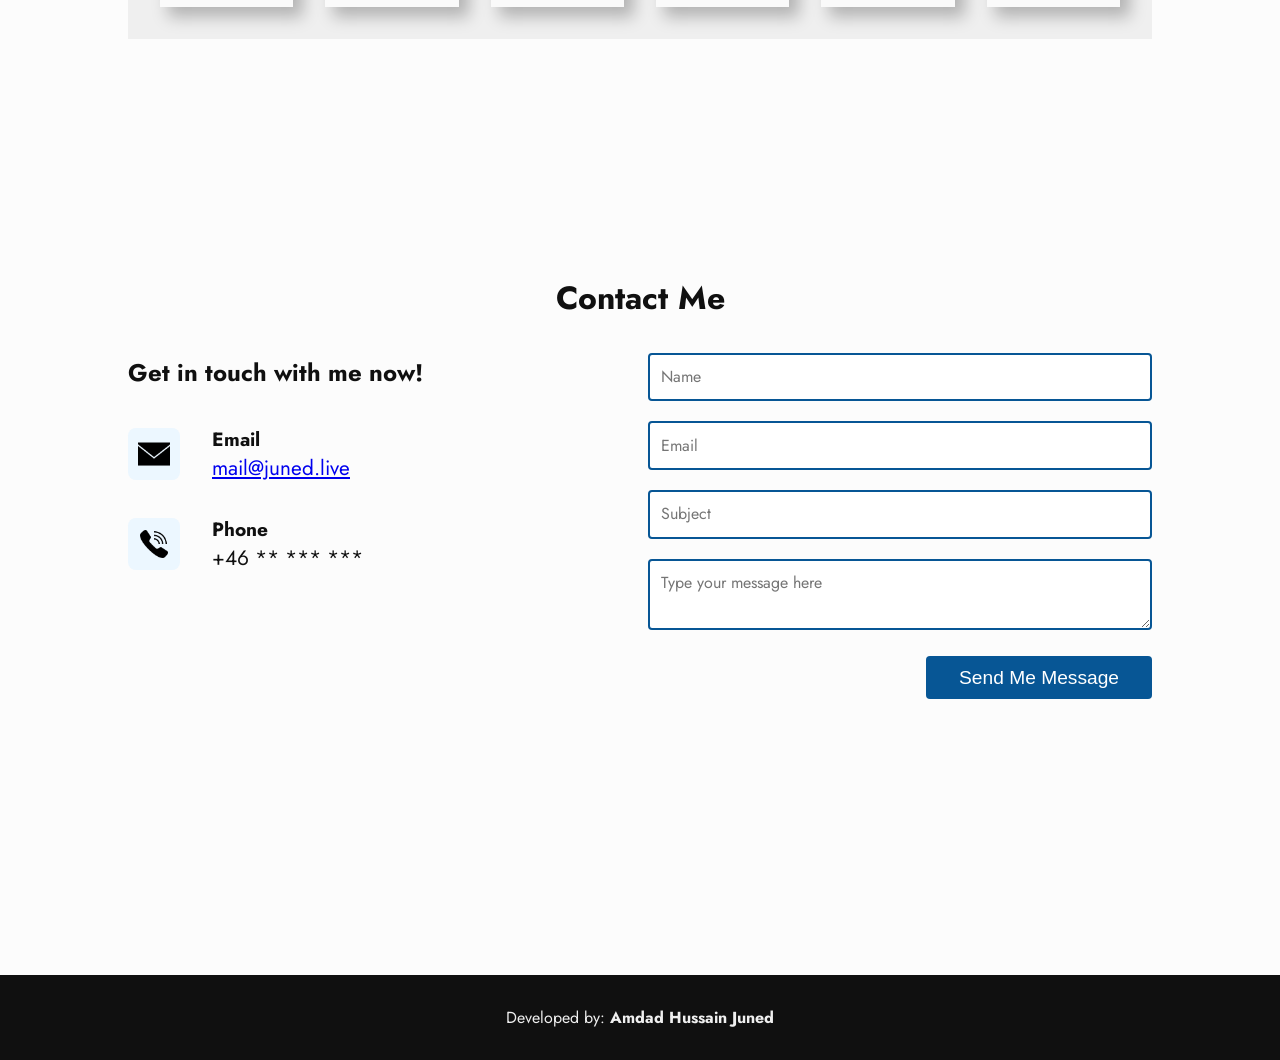
==== commit 2ed258ec: "script assync removed" ====
--- a/index.html
+++ b/index.html
@@ -25,7 +25,7 @@
     <meta name="twitter:image" content="images/amdad_hussain_juned.png">
     <meta property="og:title" content="Hussain Juned' Portfolio">
     <meta property="og:type" content="website">
-    <meta property="og:url" content="https://hussain-juned-portfolio.netlify.app/">
+    <meta property="og:url" content="https://juned.live/">
     <meta property="og:image" content="images/amdad_hussain_juned.png">
     <meta property="og:description" content="This is my personal Portfolio. I am a Full Stack Developer">
     <meta property="og:site_name" content="Hussain Juned' Portfolio">
@@ -35,10 +35,10 @@
     <link rel="apple-touch-icon" sizes="144x144" href="/images/favicon_package/apple-touch-icon.png">
     <link rel="icon" type="image/png" sizes="32x32" href="/images/favicon_package/favicon-32x32.png">
     <link rel="icon" type="image/png" sizes="16x16" href="/images/favicon_package/favicon-16x16.png">
-    <link rel="manifest" href="/images/favicon_package/site.webmanifest">
-    <link rel="mask-icon" href="/images/favicon_package/safari-pinned-tab.svg" color="#5bbad5">
-    <meta name="msapplication-TileColor" content="#da532c">
-    <meta name="theme-color" content="#ffffff">
+    <!-- <link rel="manifest" href="/images/favicon_package/site.webmanifest"> -->
+    <!-- <link rel="mask-icon" href="/images/favicon_package/safari-pinned-tab.svg" color="#5bbad5"> -->
+    <!-- <meta name="msapplication-TileColor" content="#da532c"> -->
+    <!-- <meta name="theme-color" content="#ffffff"> -->
 
     <title>Hussain Juned' Portfolio</title>
     <link rel="stylesheet" href="assets/style.css">
@@ -217,8 +217,8 @@
         <section class="skills" id="skills">
             <h2>My skills</h2>
             <ul>
-                <li><img src="images/html-logo.png" alt="html logo"></li>
-                <li><img src="images/css-logo.png" alt="css logo"></li>
+                <li><img src="images/html-logo.webp" alt="html logo"></li>
+                <li><img src="images/css-logo.webp" alt="css logo"></li>
                 <li><img src="images/bootstrap-logo.png" alt="bootstrap-logo"></li>
                 <li><img src="images/JavaScript-logo.png" alt="JavaScript logo"></li>
                 <!-- <li>, jQuery, Vue JS, Node JS, Nest JS</li> -->
@@ -245,7 +245,7 @@
                         </div>
                         <div>
                             <h3>Email</h3>
-                            <p><a href="mailto:amdad.juned@gmail.com">amdad.juned@gmail.com</a></p>
+                            <p><a href="mailto:mail@juned.live">mail@juned.live</a></p>
                         </div>
                     </div>
                     <div class="contact-with-icons">
@@ -285,7 +285,7 @@
     <footer class="footer">
         <p>Developed by: <strong>Amdad Hussain Juned</strong></p>
     </footer>
-    <script src="assets/script.js" async="true"></script>
+    <script src="assets/script.js"></script>
 </body>
 
 </html>
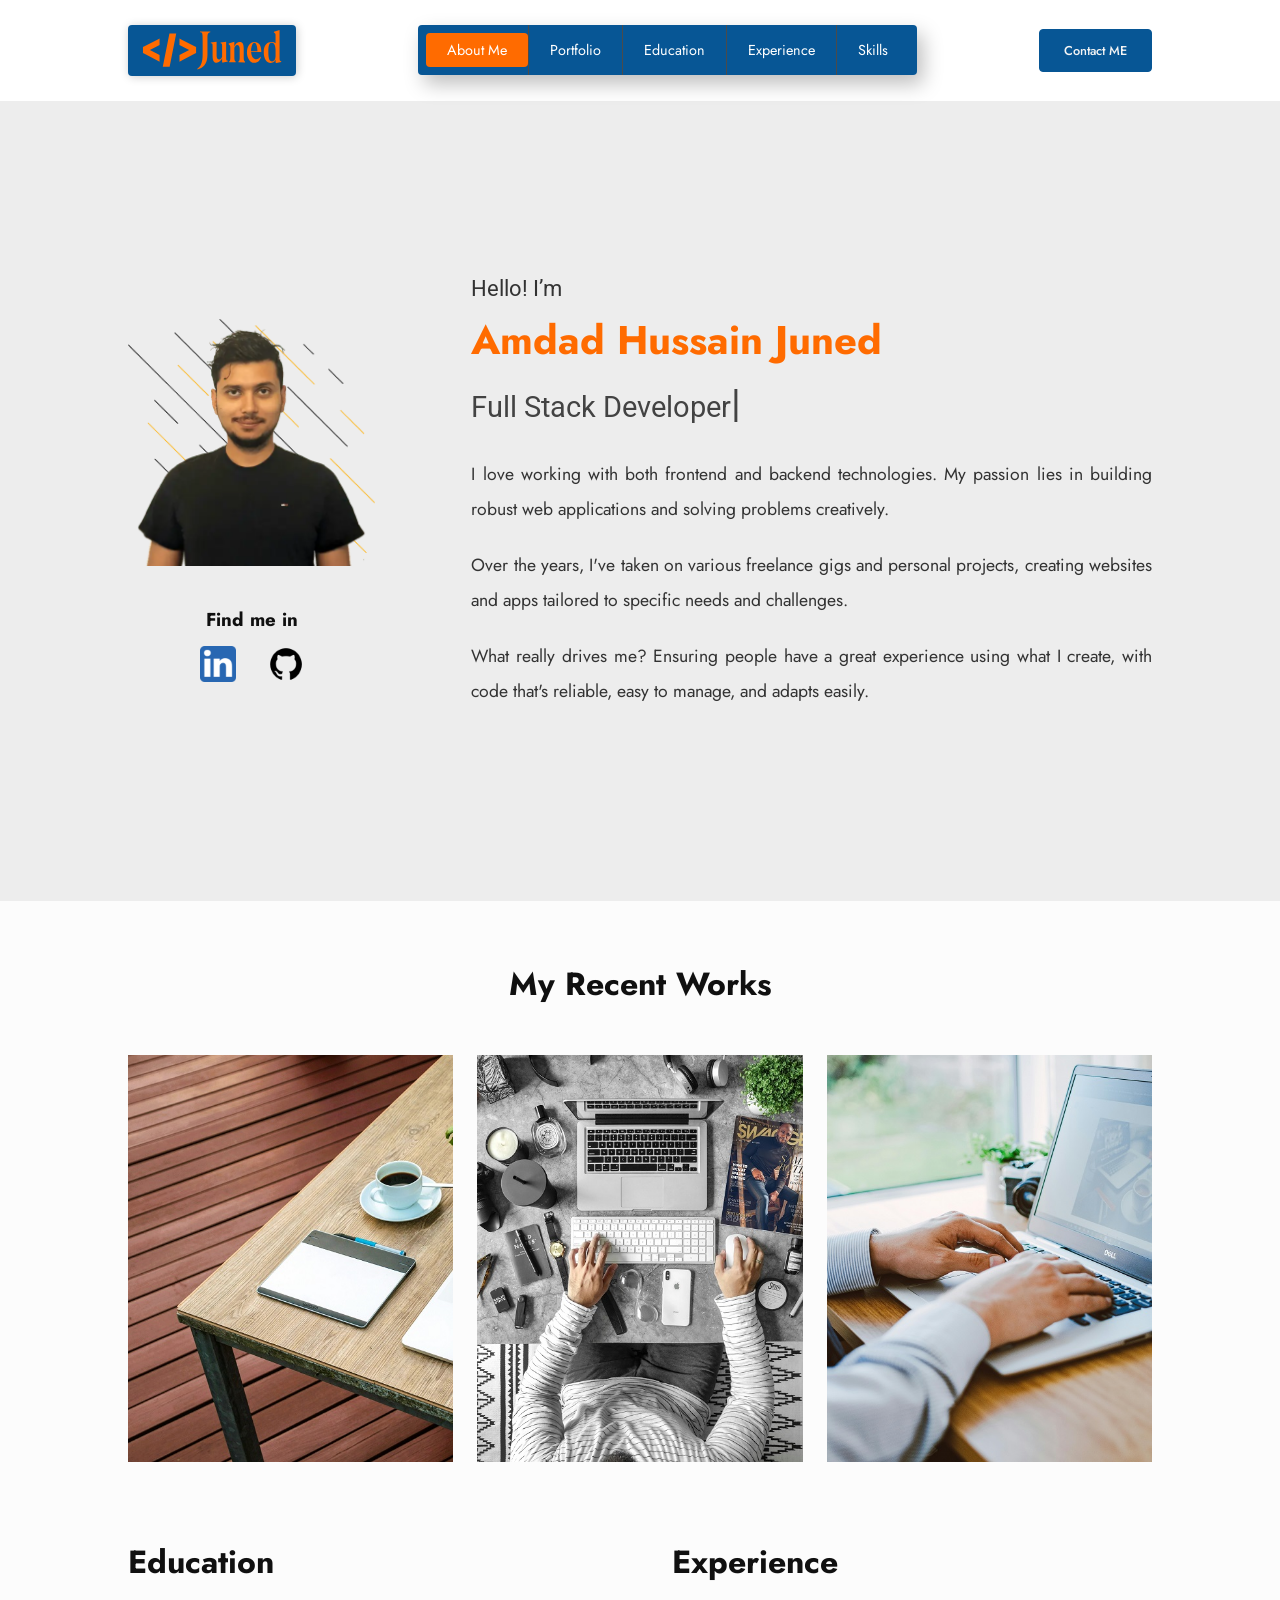
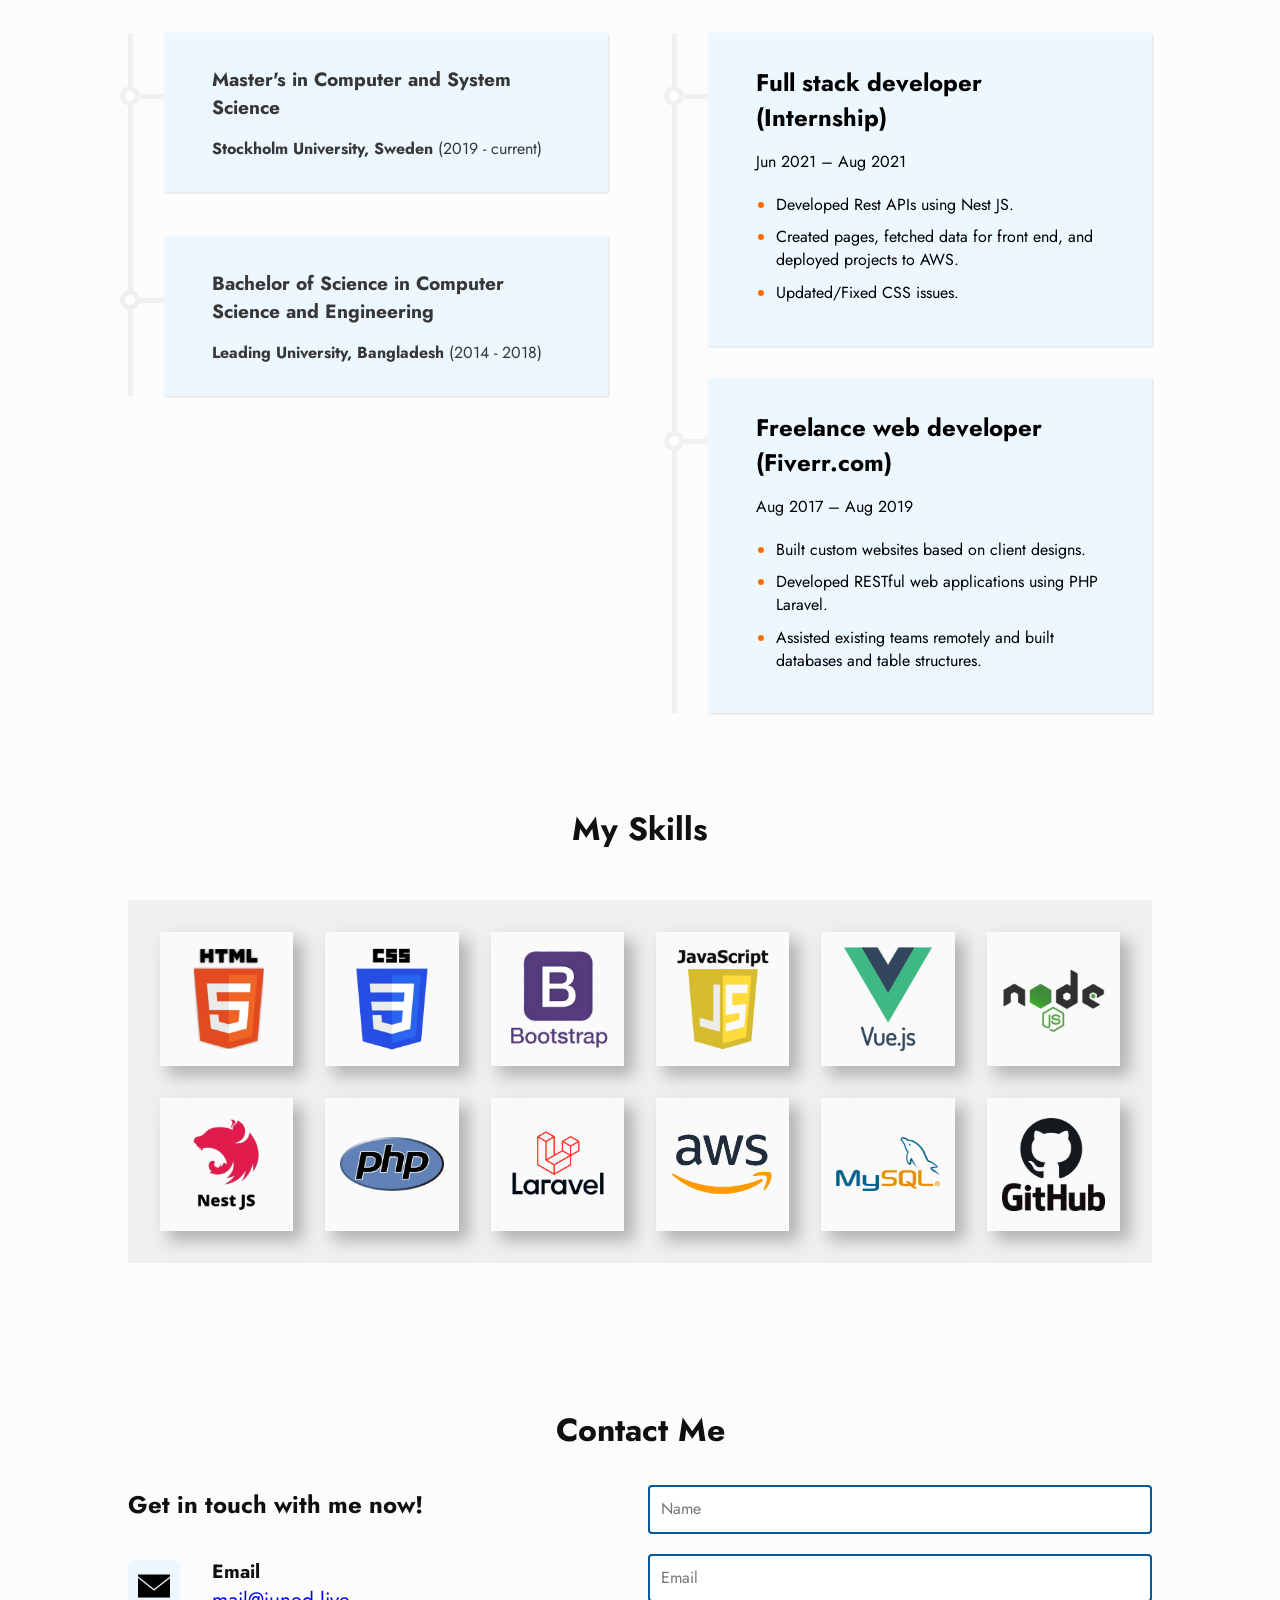
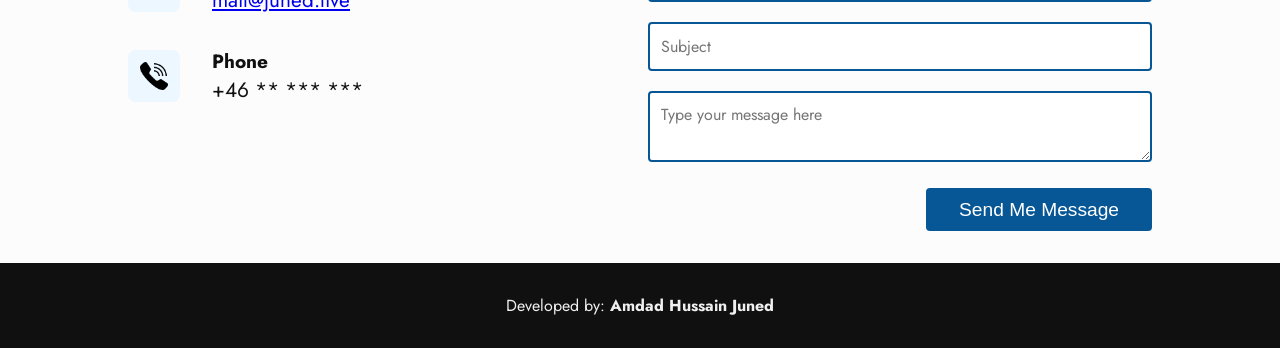
==== commit 33f65f3b: "Meta tags improved" ====
--- a/index.html
+++ b/index.html
@@ -4,32 +4,55 @@
 <head>
     <meta charset="UTF-8">
     <meta name="viewport" content="width=device-width, initial-scale=1.0">
+
+    <!-- Author Info -->
     <meta name="author" content="Amdad Hussain Juned">
-    <meta name="description" content="This is my personal Portfolio. I am a Full Stack Developer">
-    <meta name="keywords" content="Full Stack Developer, Web Developer, Portfolio, Amdad Hussain Juned">
+
+    <!-- SEO Meta Tags -->
+    <meta name="description"
+        content="Welcome to Amdad Hussain Juned's personal portfolio. Discover my expertise as a Full Stack Developer, showcasing projects, skills, and professional journey.">
+
+    <meta name="keywords"
+        content="Amdad Hussain Juned, Full Stack Developer, Web Developer, Software Engineer, Frontend Developer, Backend Developer, JavaScript, HTML, CSS, React, Node.js, Portfolio, Programming, Web Development, Software Development">
+
     <meta name="robots" content="index, follow">
     <meta name="revisit-after" content="2 days">
+
+    <!-- Search Engine Meta Tags -->
     <meta name="googlebot" content="index, follow, max-snippet:-1, max-image-preview:large, max-video-preview:-1">
     <meta name="bingbot" content="index, follow, max-snippet:-1, max-image-preview:large, max-video-preview:-1">
+
+    <!-- Apple Meta Tags -->
     <meta name="apple-mobile-web-app-capable" content="yes">
     <meta name="apple-mobile-web-app-status-bar-style" content="black">
     <meta name="apple-mobile-web-app-title" content="Juned's Portfolio">
+
+    <!-- Application Meta Tags -->
     <meta name="application-name" content="Juned's Portfolio">
     <meta name="mobile-web-app-capable" content="yes">
     <meta name="msapplication-TileColor" content="#da532c">
     <meta name="msapplication-tap-highlight" content="no">
     <meta name="theme-color" content="#ffffff">
+
+    <!-- Twitter Meta Tags -->
     <meta name="twitter:card" content="summary_large_image">
-    <meta name="twitter:title" content="Hussain Juned' Portfolio">
-    <meta name="twitter:description" content="This is my personal Portfolio. I am a Full Stack Developer">
+    <meta name="twitter:title" content="Amdad Hussain Juned's Portfolio">
+    <meta name="twitter:description" content="This is my personal portfolio. I am a Full Stack Developer.">
     <meta name="twitter:image" content="images/amdad_hussain_juned.png">
-    <meta property="og:title" content="Hussain Juned' Portfolio">
+
+    <!-- Open Graph Meta Tags -->
+    <meta property="og:title" content="Amdad Hussain Juned's Portfolio">
     <meta property="og:type" content="website">
     <meta property="og:url" content="https://juned.live/">
     <meta property="og:image" content="images/amdad_hussain_juned.png">
-    <meta property="og:description" content="This is my personal Portfolio. I am a Full Stack Developer">
-    <meta property="og:site_name" content="Hussain Juned' Portfolio">
+    <meta property="og:description" content="This is my personal portfolio. I am a Full Stack Developer.">
+    <meta property="og:site_name" content="Amdad Hussain Juned's Portfolio">
     <meta property="og:locale" content="en_US">
+
+    <!-- Mobile Friendly Meta Tags -->
+    <meta name="format-detection" content="telephone=yes">
+    <meta name="HandheldFriendly" content="true">
+
 
     <!-- Favicon -->
     <link rel="apple-touch-icon" sizes="144x144" href="/images/favicon_package/apple-touch-icon.png">
--- a/assets/style.css
+++ b/assets/style.css
@@ -76,9 +76,9 @@
 
 .portfolio {
     grid-area: portfolio;
-    min-height: calc(100vh - 70px);
-    padding-top: 2rem;
-    padding-bottom: 3rem;
+    /* min-height: calc(100vh - 70px); */
+    /* padding-top: 2rem; */
+    padding-bottom: 1rem;
 }
 
 
@@ -107,7 +107,7 @@
 
 .skills {
     grid-area: skills;
-    min-height: calc(100vh - 200px);
+    /* min-height: calc(100vh - 200px); */
     display: flex;
     flex-direction: column;
     align-items: center;
@@ -449,7 +449,7 @@
 }
 
 .edu-exp {
-    min-height: 100svh;
+    /* min-height: 100svh; */
 }
 
 .education h3 {
@@ -613,13 +613,13 @@
 }
 
 .skills li:hover::before {
-    animation: 0.4s ease 0s 1 normal none running shine;
+    animation: 0.8s ease 0s 1 normal none running shine;
 }
 
 .contact-me {
     grid-area: contact-me;
     height: auto;
-    min-height: calc(-200px + 100vh);
+    /* min-height: calc(-200px + 100vh); */
 }
 
 .contact-me h2 {
